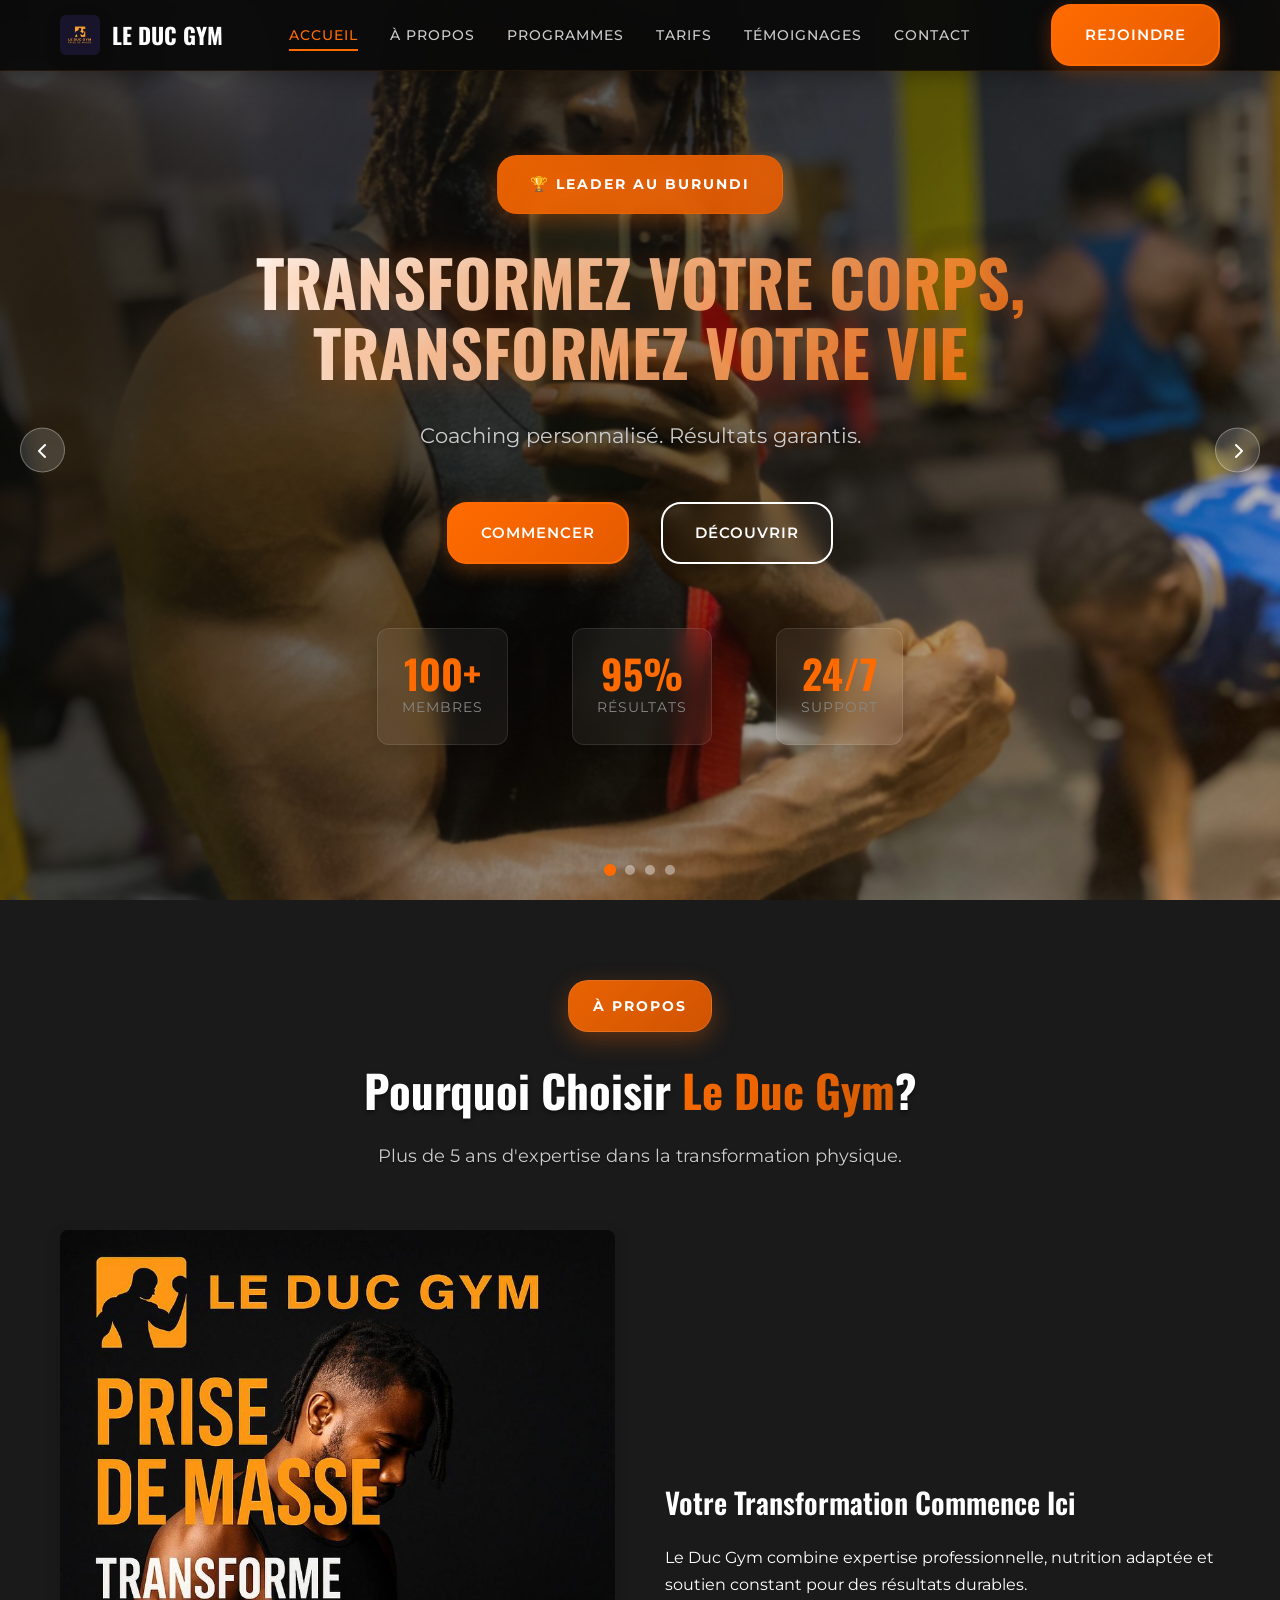
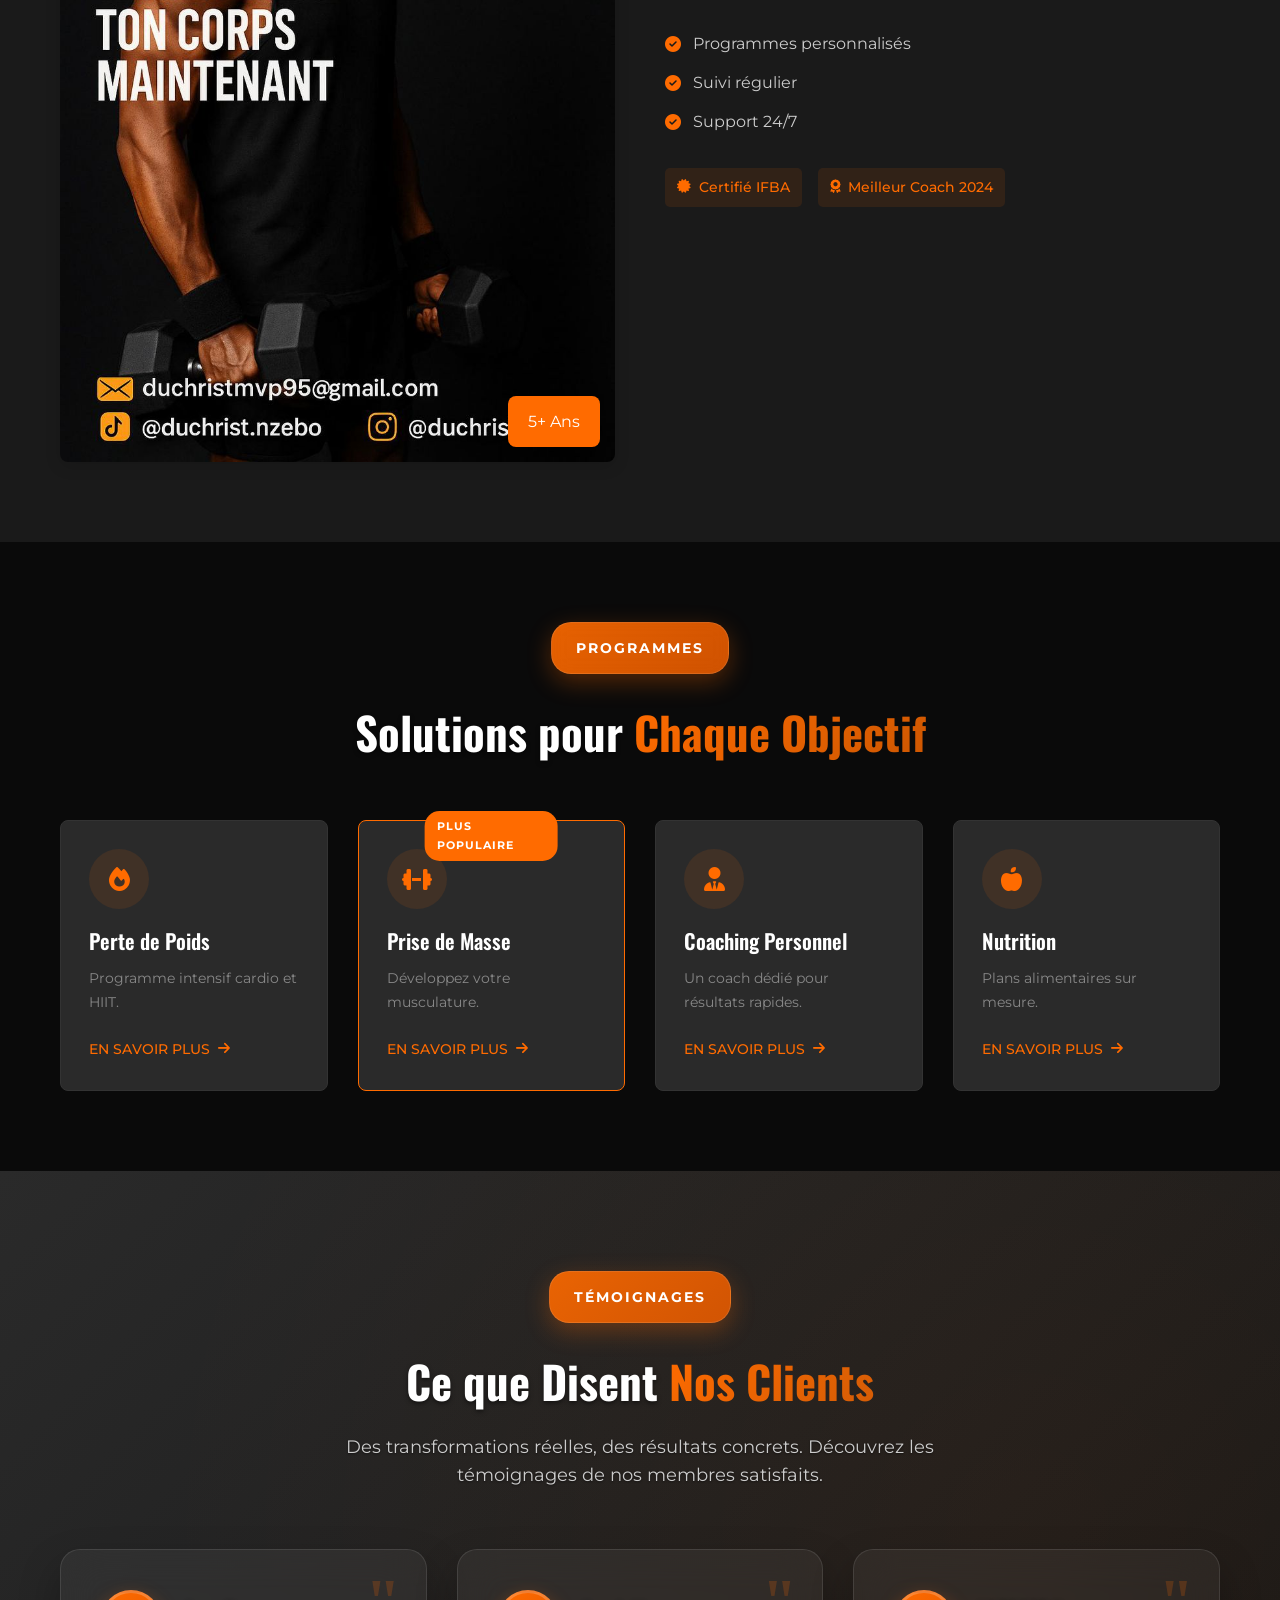
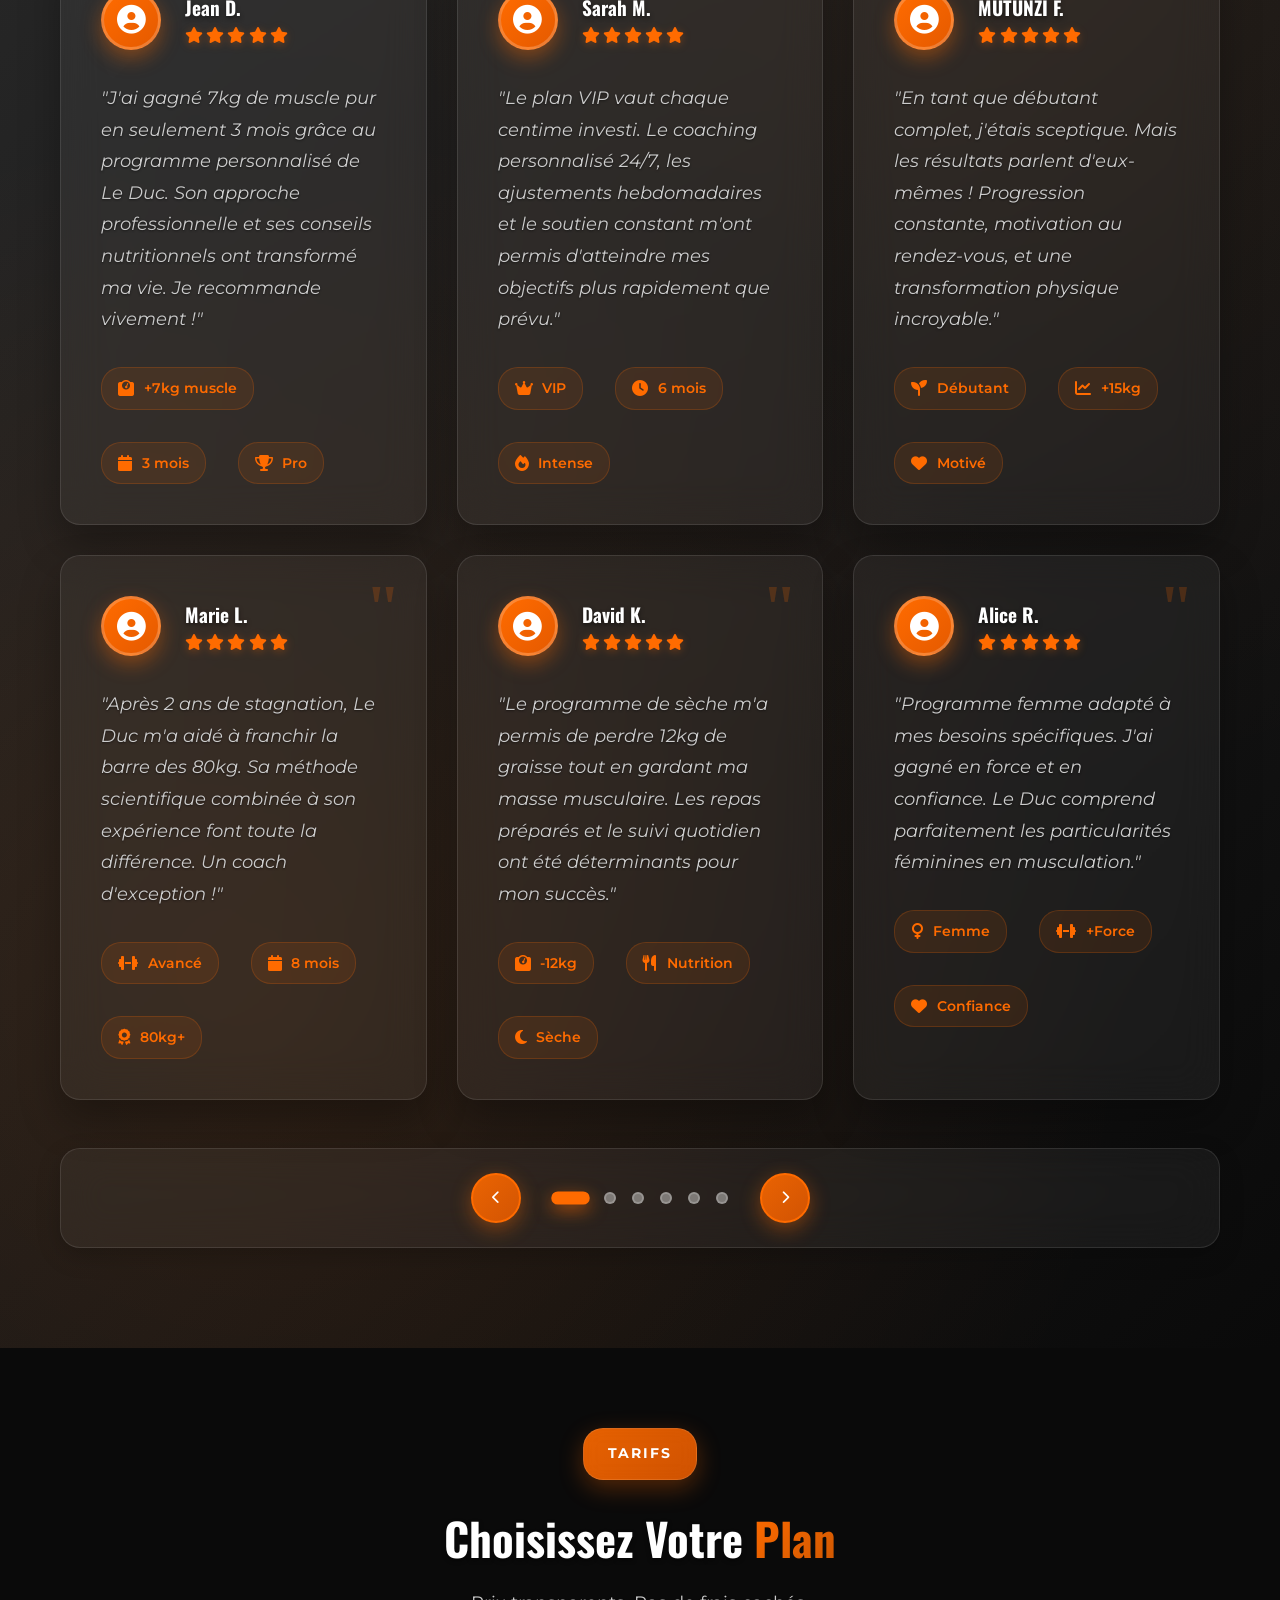
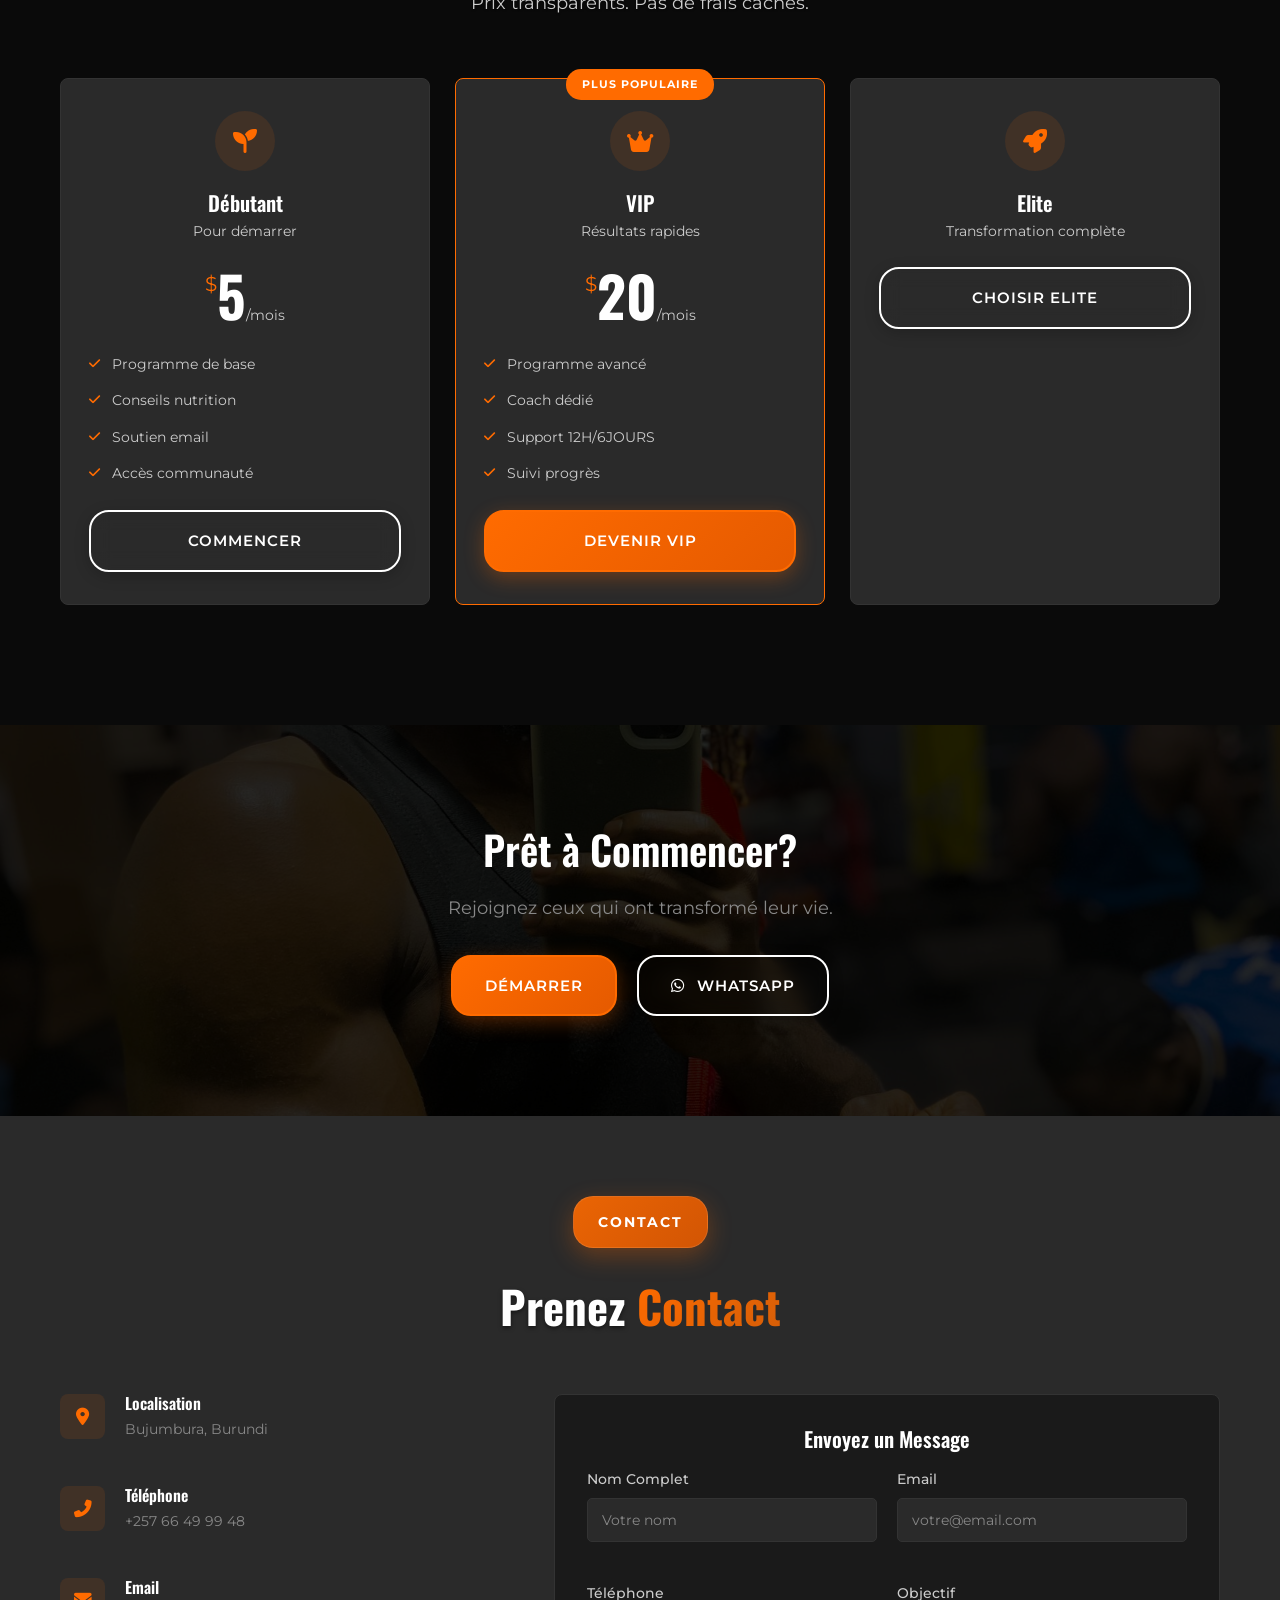
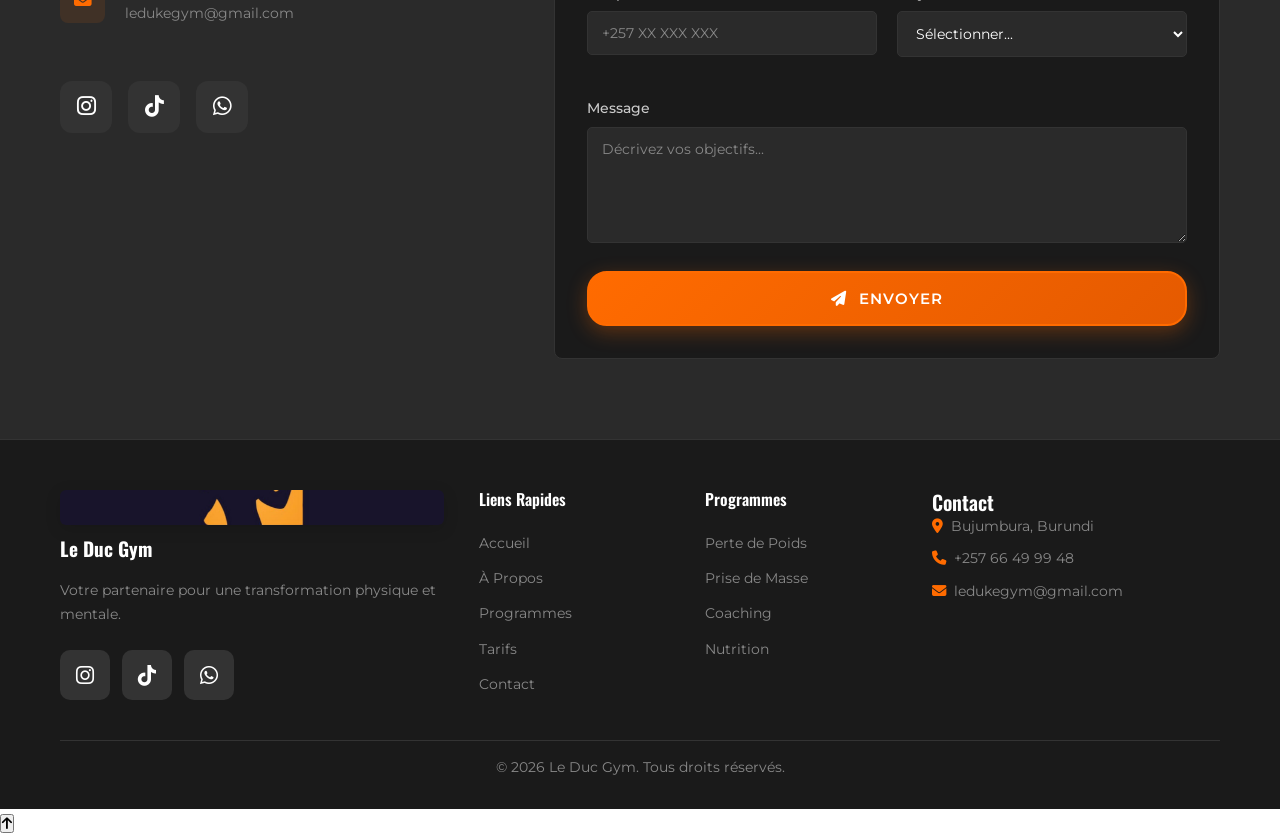
==== index.html @ ad479950 "Add files via upload" ====
<!DOCTYPE html>
<html lang="fr">
<head>
    <meta charset="UTF-8">
    <meta name="viewport" content="width=device-width, initial-scale=1.0">
    <title>LE DUC GYM</title>
    <link rel="stylesheet" href="style.css">
    <link rel="icon" href="favicon.jpeg" type="image/jpeg">
    <link rel="stylesheet" href="https://cdnjs.cloudflare.com/ajax/libs/font-awesome/6.4.0/css/all.min.css">
    <link href="https://fonts.googleapis.com/css2?family=Oswald:wght@400;500;600;700&family=Montserrat:wght@300;400;500;600;700&display=swap" rel="stylesheet">
</head>
<body>
    <!-- Navigation -->
    <nav class="navbar">
        <div class="container">
            <div class="nav-brand">
                <img src="favicon.jpeg" alt="Logo" class="nav-logo">
                <span class="nav-title">Le Duc Gym</span>
            </div>
            <ul class="nav-menu">
                <li><a href="#home" class="nav-link active">Accueil</a></li>
                <li><a href="#about" class="nav-link">À Propos</a></li>
                <li><a href="#programs" class="nav-link">Programmes</a></li>
                <li><a href="#pricing" class="nav-link">Tarifs</a></li>
                <li><a href="#testimonials" class="nav-link">Témoignages</a></li>
                <li><a href="#contact" class="nav-link">Contact</a></li>
            </ul>
            <a href="#contact" class="btn btn-primary">Rejoindre</a>
            <div class="menu-toggle" aria-label="Ouvrir le menu mobile"><span></span><span></span><span></span></div>
        </div>
    </nav>

    <!-- Hero Section with Image Slider -->
    <section id="home" class="hero">
        <div class="hero-slider">
            <div class="slide active" style="background-image: url('image1.jpeg');"></div>
            <div class="slide" style="background-image: url('image2.jpeg');"></div>
            <div class="slide" style="background-image: url('image3.jpeg');"></div>
            <div class="slide" style="background-image: url('image4.jpeg');"></div>
        </div>
        <div class="hero-overlay"></div>
        <div class="hero-content">
            <span class="hero-badge">🏆 Leader au Burundi</span>
            <h1>Transformez Votre Corps,<br><span class="highlight">Transformez Votre Vie</span></h1>
            <p>Coaching personnalisé. Résultats garantis.</p>
            <div class="hero-buttons">
                <a href="#pricing" class="btn btn-primary">Commencer</a>
                <a href="#programs" class="btn btn-outline">Découvrir</a>
            </div>
            <div class="hero-stats">
                <div class="stat"><span class="number">100+</span><span class="label">Membres</span></div>
                <div class="stat"><span class="number">95%</span><span class="label">Résultats</span></div>
                <div class="stat"><span class="number">24/7</span><span class="label">Support</span></div>
            </div>
        </div>
        <div class="slider-controls">
            <button class="prev-btn"><i class="fas fa-chevron-left"></i></button>
            <button class="next-btn"><i class="fas fa-chevron-right"></i></button>
        </div>
        <div class="slider-indicators">
            <span class="active"></span><span></span><span></span><span></span>
        </div>
    </section>

    <!-- About Section -->
    <section id="about" class="about">
        <div class="container">
            <div class="section-header">
                <span class="tag">À Propos</span>
                <h2>Pourquoi Choisir <span class="accent">Le Duc Gym</span>?</h2>
                <p>Plus de 5 ans d'expertise dans la transformation physique.</p>
            </div>
            <div class="about-grid">
                <div class="about-image">
                    <img src="image5.jpeg" alt="Coach Le Duc">
                    <div class="experience-badge">5+ Ans</div>
                </div>
                <div class="about-content">
                    <h3>Votre Transformation Commence Ici</h3>
                    <p>Le Duc Gym combine expertise professionnelle, nutrition adaptée et soutien constant pour des résultats durables.</p>
                    <ul class="feature-list">
                        <li><i class="fas fa-check-circle"></i> Programmes personnalisés</li>
                        <li><i class="fas fa-check-circle"></i> Suivi régulier</li>
                        <li><i class="fas fa-check-circle"></i> Support 24/7</li>
                    </ul>
                    <div class="credentials">
                        <span><i class="fas fa-certificate"></i> Certifié IFBA</span>
                        <span><i class="fas fa-award"></i> Meilleur Coach 2024</span>
                    </div>
                </div>
            </div>
        </div>
    </section>

    <!-- Programs Section -->
    <section id="programs" class="programs">
        <div class="container">
            <div class="section-header">
                <span class="tag">Programmes</span>
                <h2>Solutions pour <span class="accent">Chaque Objectif</span></h2>
            </div>
            <div class="programs-grid">
                <div class="program-card">
                    <div class="icon"><i class="fas fa-fire"></i></div>
                    <h3>Perte de Poids</h3>
                    <p>Programme intensif cardio et HIIT.</p>
                    <a href="#contact" class="link">En Savoir Plus <i class="fas fa-arrow-right"></i></a>
                </div>
                <div class="program-card featured">
                    <span class="badge">Plus Populaire</span>
                    <div class="icon"><i class="fas fa-dumbbell"></i></div>
                    <h3>Prise de Masse</h3>
                    <p>Développez votre musculature.</p>
                    <a href="#contact" class="link">En Savoir Plus <i class="fas fa-arrow-right"></i></a>
                </div>
                <div class="program-card">
                    <div class="icon"><i class="fas fa-user-tie"></i></div>
                    <h3>Coaching Personnel</h3>
                    <p>Un coach dédié pour résultats rapides.</p>
                    <a href="#contact" class="link">En Savoir Plus <i class="fas fa-arrow-right"></i></a>
                </div>
                <div class="program-card">
                    <div class="icon"><i class="fas fa-apple-alt"></i></div>
                    <h3>Nutrition</h3>
                    <p>Plans alimentaires sur mesure.</p>
                    <a href="#contact" class="link">En Savoir Plus <i class="fas fa-arrow-right"></i></a>
                </div>
            </div>
        </div>
    </section>

    <!-- Testimonials Section -->
    <section id="testimonials" class="testimonials">
        <div class="container">
            <div class="section-header">
                <span class="tag">Témoignages</span>
                <h2>Ce que Disent <span class="accent">Nos Clients</span></h2>
                <p>Des transformations réelles, des résultats concrets. Découvrez les témoignages de nos membres satisfaits.</p>
            </div>
            <div class="testimonials-grid">
                <div class="testimonial-card">
                    <div class="header">
                        <div class="avatar"><i class="fas fa-user-circle"></i></div>
                        <div class="info">
                            <h4>Jean D.</h4>
                            <div class="rating">
                                <i class="fas fa-star"></i><i class="fas fa-star"></i><i class="fas fa-star"></i><i class="fas fa-star"></i><i class="fas fa-star"></i>
                            </div>
                        </div>
                    </div>
                    <p>"J'ai gagné 7kg de muscle pur en seulement 3 mois grâce au programme personnalisé de Le Duc. Son approche professionnelle et ses conseils nutritionnels ont transformé ma vie. Je recommande vivement !"</p>
                    <div class="stats">
                        <span><i class="fas fa-weight"></i> +7kg muscle</span>
                        <span><i class="fas fa-calendar"></i> 3 mois</span>
                        <span><i class="fas fa-trophy"></i> Pro</span>
                    </div>
                </div>
                <div class="testimonial-card">
                    <div class="header">
                        <div class="avatar"><i class="fas fa-user-circle"></i></div>
                        <div class="info">
                            <h4>Sarah M.</h4>
                            <div class="rating">
                                <i class="fas fa-star"></i><i class="fas fa-star"></i><i class="fas fa-star"></i><i class="fas fa-star"></i><i class="fas fa-star"></i>
                            </div>
                        </div>
                    </div>
                    <p>"Le plan VIP vaut chaque centime investi. Le coaching personnalisé 24/7, les ajustements hebdomadaires et le soutien constant m'ont permis d'atteindre mes objectifs plus rapidement que prévu."</p>
                    <div class="stats">
                        <span><i class="fas fa-crown"></i> VIP</span>
                        <span><i class="fas fa-clock"></i> 6 mois</span>
                        <span><i class="fas fa-fire"></i> Intense</span>
                    </div>
                </div>
                <div class="testimonial-card">
                    <div class="header">
                        <div class="avatar"><i class="fas fa-user-circle"></i></div>
                        <div class="info">
                            <h4>MUTUNZI F.</h4>
                            <div class="rating">
                                <i class="fas fa-star"></i><i class="fas fa-star"></i><i class="fas fa-star"></i><i class="fas fa-star"></i><i class="fas fa-star"></i>
                            </div>
                        </div>
                    </div>
                    <p>"En tant que débutant complet, j'étais sceptique. Mais les résultats parlent d'eux-mêmes ! Progression constante, motivation au rendez-vous, et une transformation physique incroyable."</p>
                    <div class="stats">
                        <span><i class="fas fa-seedling"></i> Débutant</span>
                        <span><i class="fas fa-chart-line"></i> +15kg</span>
                        <span><i class="fas fa-heart"></i> Motivé</span>
                    </div>
                </div>
                <div class="testimonial-card">
                    <div class="header">
                        <div class="avatar"><i class="fas fa-user-circle"></i></div>
                        <div class="info">
                            <h4>Marie L.</h4>
                            <div class="rating">
                                <i class="fas fa-star"></i><i class="fas fa-star"></i><i class="fas fa-star"></i><i class="fas fa-star"></i><i class="fas fa-star"></i>
                            </div>
                        </div>
                    </div>
                    <p>"Après 2 ans de stagnation, Le Duc m'a aidé à franchir la barre des 80kg. Sa méthode scientifique combinée à son expérience font toute la différence. Un coach d'exception !"</p>
                    <div class="stats">
                        <span><i class="fas fa-dumbbell"></i> Avancé</span>
                        <span><i class="fas fa-calendar"></i> 8 mois</span>
                        <span><i class="fas fa-award"></i> 80kg+</span>
                    </div>
                </div>
                <div class="testimonial-card">
                    <div class="header">
                        <div class="avatar"><i class="fas fa-user-circle"></i></div>
                        <div class="info">
                            <h4>David K.</h4>
                            <div class="rating">
                                <i class="fas fa-star"></i><i class="fas fa-star"></i><i class="fas fa-star"></i><i class="fas fa-star"></i><i class="fas fa-star"></i>
                            </div>
                        </div>
                    </div>
                    <p>"Le programme de sèche m'a permis de perdre 12kg de graisse tout en gardant ma masse musculaire. Les repas préparés et le suivi quotidien ont été déterminants pour mon succès."</p>
                    <div class="stats">
                        <span><i class="fas fa-weight"></i> -12kg</span>
                        <span><i class="fas fa-utensils"></i> Nutrition</span>
                        <span><i class="fas fa-moon"></i> Sèche</span>
                    </div>
                </div>
                <div class="testimonial-card">
                    <div class="header">
                        <div class="avatar"><i class="fas fa-user-circle"></i></div>
                        <div class="info">
                            <h4>Alice R.</h4>
                            <div class="rating">
                                <i class="fas fa-star"></i><i class="fas fa-star"></i><i class="fas fa-star"></i><i class="fas fa-star"></i><i class="fas fa-star"></i>
                            </div>
                        </div>
                    </div>
                    <p>"Programme femme adapté à mes besoins spécifiques. J'ai gagné en force et en confiance. Le Duc comprend parfaitement les particularités féminines en musculation."</p>
                    <div class="stats">
                        <span><i class="fas fa-venus"></i> Femme</span>
                        <span><i class="fas fa-dumbbell"></i> +Force</span>
                        <span><i class="fas fa-heart"></i> Confiance</span>
                    </div>
                </div>
            </div>
        </div>
    </section>

    <!-- Pricing Section -->
    <section id="pricing" class="pricing">
        <div class="container">
            <div class="section-header">
                <span class="tag">Tarifs</span>
                <h2>Choisissez Votre <span class="accent">Plan</span></h2>
                <p>Prix transparents. Pas de frais cachés.</p>
            </div>
            <div class="pricing-grid">
                <div class="pricing-card">
                    <div class="header">
                        <div class="icon"><i class="fas fa-seedling"></i></div>
                        <h3>Débutant</h3>
                        <p>Pour démarrer</p>
                    </div>
                    <div class="price"><span class="currency">$</span><span class="amount">5</span><span class="period">/mois</span></div>
                    <ul class="features">
                        <li><i class="fas fa-check"></i> Programme de base</li>
                        <li><i class="fas fa-check"></i> Conseils nutrition</li>
                        <li><i class="fas fa-check"></i> Soutien email</li>
                        <li><i class="fas fa-check"></i> Accès communauté</li>
                    </ul>
                    <a href="#contact" class="btn btn-outline">Commencer</a>
                </div>
                <div class="pricing-card popular">
                    <span class="popular-badge">Plus Populaire</span>
                    <div class="header">
                        <div class="icon"><i class="fas fa-crown"></i></div>
                        <h3>VIP</h3>
                        <p>Résultats rapides</p>
                    </div>
                    <div class="price"><span class="currency">$</span><span class="amount">20</span><span class="period">/mois</span></div>
                    <ul class="features">
                        <li><i class="fas fa-check"></i> Programme avancé</li>
                        <li><i class="fas fa-check"></i> Coach dédié</li>
                        <li><i class="fas fa-check"></i> Support 12H/6JOURS</li>
                        <li><i class="fas fa-check"></i> Suivi progrès</li>
                    </ul>
                    <a href="#contact" class="btn btn-primary">Devenir VIP</a>
                </div>
                <div class="pricing-card">
                    <div class="header">
                        <div class="icon"><i class="fas fa-rocket"></i></div>
                        <h3>Elite</h3>
                        <p>Transformation complète</p>
                    </div>

                    <a href="#contact" class="btn btn-outline">Choisir Elite</a>
                </div>
            </div>

        </div>
    </section>

    <!-- CTA Section -->
    <section class="cta">
        <div class="cta-bg" style="background-image: url('image1.jpeg');"></div>
        <div class="cta-overlay"></div>
        <div class="container">
            <div class="cta-content">
                <h2>Prêt à Commencer?</h2>
                <p>Rejoignez ceux qui ont transformé leur vie.</p>
                <div class="cta-buttons">
                    <a href="#contact" class="btn btn-primary">Démarrer</a>
                    <a href="https://wa.me/25766499948" class="btn btn-outline" target="_blank"><i class="fab fa-whatsapp"></i> WhatsApp</a>
                </div>
            </div>
        </div>
    </section>

    <!-- Contact Section -->
    <section id="contact" class="contact">
        <div class="container">
            <div class="section-header">
                <span class="tag">Contact</span>
                <h2>Prenez <span class="accent">Contact</span></h2>
            </div>
            <div class="contact-grid">
                <div class="contact-info">
                    <div class="contact-item">
                        <div class="icon"><i class="fas fa-map-marker-alt"></i></div>
                        <div class="details">
                            <h4>Localisation</h4>
                            <p>Bujumbura, Burundi</p>
                        </div>
                    </div>
                    <div class="contact-item">
                        <div class="icon"><i class="fas fa-phone-alt"></i></div>
                        <div class="details">
                            <h4>Téléphone</h4>
                            <p><a href="tel:+25766499948">+257 66 49 99 48</a></p>
                        </div>
                    </div>
                    <div class="contact-item">
                        <div class="icon"><i class="fas fa-envelope"></i></div>
                        <div class="details">
                            <h4>Email</h4>
                            <p><a href="mailto:ledukegym@gmail.com">ledukegym@gmail.com</a></p>
                        </div>
                    </div>
                    <div class="social-links">
                        <a href="https://www.instagram.com/duchrist_nzebo" target="_blank"><i class="fab fa-instagram"></i></a>
                        <a href="https://www.tiktok.com/@duchrist.nzebo" target="_blank"><i class="fab fa-tiktok"></i></a>
                        <a href="https://wa.me/25766499948" target="_blank"><i class="fab fa-whatsapp"></i></a>
                    </div>
                </div>
                <div class="contact-form">
                    <h3>Envoyez un Message</h3>
                    <div class="success-message" id="contact-success" hidden></div>
                    <form id="contact-form">
                        <div class="form-row">
                            <div class="form-group">
                                <label>Nom Complet</label>
                                <input type="text" name="name" required placeholder="Votre nom">
                            </div>
                            <div class="form-group">
                                <label>Email</label>
                                <input type="email" name="email" required placeholder="votre@email.com">
                            </div>
                        </div>
                        <div class="form-row">
                            <div class="form-group">
                                <label>Téléphone</label>
                                <input type="tel" name="phone" required placeholder="+257 XX XXX XXX">
                            </div>
                            <div class="form-group">
                                <label>Objectif</label>
                                <select name="objective" required>
                                    <option value="">Sélectionner...</option>
                                    <option value="weight_loss">Perte de poids</option>
                                    <option value="muscle_gain">Prise de masse</option>
                                    <option value="coaching">Coaching personnel</option>
                                    <option value="nutrition">Nutrition</option>
                                </select>
                            </div>
                        </div>
                        <div class="form-group">
                            <label>Message</label>
                            <textarea name="message" rows="5" placeholder="Décrivez vos objectifs..."></textarea>
                        </div>
                        <button type="submit" class="btn btn-primary btn-block"><i class="fas fa-paper-plane"></i> Envoyer</button>
                    </form>
                </div>
            </div>
        </div>
    </section>

    <!-- Footer -->
    <footer class="footer">
        <div class="container">
            <div class="footer-grid">
                <div class="footer-brand">
                    <img src="favicon.jpeg" alt="Logo" class="footer-logo">
                    <span>Le Duc Gym</span>
                    <p>Votre partenaire pour une transformation physique et mentale.</p>
                    <div class="social">
                        <a href="https://www.instagram.com/duchrist_nzebo" target="_blank"><i class="fab fa-instagram"></i></a>
                        <a href="https://www.tiktok.com/@duchrist.nzebo" target="_blank"><i class="fab fa-tiktok"></i></a>
                        <a href="https://wa.me/25766499948" target="_blank"><i class="fab fa-whatsapp"></i></a>
                    </div>
                </div>
                <div class="footer-links">
                    <h4>Liens Rapides</h4>
                    <ul>
                        <li><a href="#home">Accueil</a></li>
                        <li><a href="#about">À Propos</a></li>
                        <li><a href="#programs">Programmes</a></li>
                        <li><a href="#pricing">Tarifs</a></li>
                        <li><a href="#contact">Contact</a></li>
                    </ul>
                </div>
                <div class="footer-links">
                    <h4>Programmes</h4>
                    <ul>
                        <li><a href="#programs">Perte de Poids</a></li>
                        <li><a href="#programs">Prise de Masse</a></li>
                        <li><a href="#programs">Coaching</a></li>
                        <li><a href="#programs">Nutrition</a></li>
                    </ul>
                </div>
                <div class="footer-contact">
                    <h4>Contact</h4>
                    <ul>
                        <li><i class="fas fa-map-marker-alt"></i> Bujumbura, Burundi</li>
                        <li><i class="fas fa-phone"></i> +257 66 49 99 48</li>
                        <li><i class="fas fa-envelope"></i> ledukegym@gmail.com</li>
                    </ul>
                </div>
            </div>
            <div class="footer-bottom">
                <p>&copy; 2026 Le Duc Gym. Tous droits réservés.</p>
            </div>
        </div>
    </footer>

    <!-- Scroll To Top Button -->
    <button id="scrollTop" class="scroll-top">
        <i class="fas fa-arrow-up"></i>
    </button>
    
    <script src="java.js?v=1.0"></script>
</body>
</html>
---- style.css ----
@import url('https://fonts.googleapis.com/css2?family=Oswald:wght@400;500;600;700&family=Montserrat:wght@300;400;500;600;700&display=swap');


:root {
    --black: #0a0a0a;
    --black-light: #1a1a1a;
    --black-mid: #2a2a2a;
    --black-border: #333;
    --orange: #FF6B00;
    --orange-dark: #E55A00;
    --orange-light: #FF8533;
    --orange-dim: rgba(255,107,0,0.1);
    --orange-glow: rgba(255,107,0,0.3);
    --white: #ffffff;
    --gray: #888;
    --gray-light: #ccc;
    --gray-dark: #666;
    --shadow: 0 8px 32px rgba(0,0,0,0.4);
    --shadow-light: 0 4px 16px rgba(0,0,0,0.2);
    --shadow-glow: 0 0 20px rgba(255,107,0,0.2);
    --transition: 0.4s cubic-bezier(0.4, 0, 0.2, 1);
    --border-radius: 12px;
    --border-radius-lg: 20px;
}

* { margin: 0; padding: 0; box-sizing: border-box; }
html { scroll-behavior: smooth; }

body {
    font-family: 'Montserrat', sans-serif;
    font-size: 16px;
    line-height: 1.7;
    color: var(--white);
    background: linear-gradient(135deg, var(--black) 0%, var(--black-light) 100%);
    background-attachment: fixed;
    min-height: 100vh;
    overflow-x: hidden;
}

.container { max-width: 1200px; margin: 0 auto; padding: 0 20px; }

h1, h2, h3, h4 { font-family: 'Oswald', sans-serif; font-weight: 600; line-height: 1.2; color: var(--white); }
h1 { font-size: 3.5rem; }
h2 { font-size: 2.5rem; }
h3 { font-size: 1.75rem; }
h4 { font-size: 1.25rem; }

p { margin-bottom: 1rem; color: var(--gray-light); }
a { text-decoration: none; color: inherit; transition: var(--transition); }
ul { list-style: none; }
img {
    max-width: 100%;
    height: auto;
    display: block;
    object-fit: cover;
    border-radius: 10px;
    box-shadow: 0 4px 16px rgba(0,0,0,0.13);
    background: #222;
    transition: transform 0.3s var(--transition), box-shadow 0.3s;
}
img:hover {
    transform: scale(1.03);
    box-shadow: 0 8px 32px rgba(255,107,0,0.13);
}

/* Utility: Responsive aspect ratio for image containers */
.aspect-ratio-16-9 {
    position: relative;
    width: 100%;
    padding-top: 56.25%;
    overflow: hidden;
}
.aspect-ratio-16-9 > img,
.aspect-ratio-16-9 > .slide {
    position: absolute;
    top: 0;
    left: 0;
    width: 100%;
    height: 100%;
    object-fit: cover;
}

.accent, .highlight { color: var(--orange) !important; }

/* ========================================
   BUTTONS
   ======================================== */
.btn {
    display: inline-flex;
    align-items: center;
    justify-content: center;
    gap: 0.75rem;
    padding: 1rem 2rem;
    font-family: 'Montserrat', sans-serif;
    font-size: 0.95rem;
    font-weight: 600;
    text-transform: uppercase;
    letter-spacing: 1px;
    border-radius: var(--border-radius-lg);
    cursor: pointer;
    transition: all var(--transition);
    border: 2px solid transparent;
    position: relative;
    overflow: hidden;
    box-shadow: 0 4px 15px rgba(0, 0, 0, 0.2);
}

.btn::before {
    content: '';
    position: absolute;
    top: 0;
    left: -100%;
    width: 100%;
    height: 100%;
    background: linear-gradient(90deg, transparent, rgba(255, 255, 255, 0.2), transparent);
    transition: left 0.5s ease;
}

.btn:hover::before { left: 100%; }

.btn-primary {
    background: linear-gradient(135deg, var(--orange) 0%, var(--orange-dark) 100%);
    color: var(--white);
    border-color: var(--orange);
    box-shadow: 0 6px 20px rgba(255, 107, 0, 0.3);
}

.btn-primary:hover {
    background: linear-gradient(135deg, var(--orange-dark) 0%, var(--orange) 100%);
    transform: translateY(-3px);
    box-shadow: 0 12px 30px rgba(255, 107, 0, 0.4);
}

.btn-outline {
    background: transparent;
    color: var(--white);
    border-color: var(--white);
    backdrop-filter: blur(10px);
}

.btn-outline:hover {
    background: linear-gradient(135deg, var(--orange) 0%, var(--orange-dark) 100%);
    color: var(--white);
    border-color: var(--orange);
    transform: translateY(-2px);
    box-shadow: 0 8px 25px rgba(255, 107, 0, 0.3);
}

.btn-lg { padding: 1rem 2.5rem; font-size: 1rem; }
.btn-block { width: 100%; }

/* ========================================
   SECTIONS
   ======================================== */
section { padding: 80px 0; }

.section-header { text-align: center; margin-bottom: 60px; position: relative; }
.section-header .tag {
    display: inline-block;
    padding: 0.8rem 1.5rem;
    background: linear-gradient(135deg, rgba(255, 107, 0, 0.9), rgba(229, 90, 0, 0.9));
    color: var(--white);
    font-size: 0.9rem;
    font-weight: 700;
    text-transform: uppercase;
    letter-spacing: 2px;
    border-radius: var(--border-radius-lg);
    margin-bottom: 2rem;
    box-shadow: 0 8px 25px rgba(255, 107, 0, 0.3);
    backdrop-filter: blur(10px);
    border: 1px solid rgba(255, 255, 255, 0.1);
    animation: fadeInDown 0.8s cubic-bezier(0.4, 0, 0.2, 1);
}

.section-header h2 {
    font-size: 2.8rem;
    font-weight: 800;
    margin-bottom: 1.5rem;
    line-height: 1.2;
    color: var(--white);
    text-shadow: 0 2px 4px rgba(0, 0, 0, 0.5);
    animation: fadeInUp 0.8s cubic-bezier(0.4, 0, 0.2, 1) 0.2s both;
}

.section-header h2 .accent {
    background: linear-gradient(135deg, var(--orange) 0%, rgba(255, 107, 0, 0.8) 100%);
    -webkit-background-clip: text;
    -webkit-text-fill-color: transparent;
    background-clip: text;
    text-shadow: none;
}

.section-header p {
    color: var(--gray-light);
    max-width: 700px;
    margin: 0 auto;
    font-size: 1.1rem;
    line-height: 1.6;
    text-shadow: 0 1px 2px rgba(0, 0, 0, 0.5);
    animation: fadeInUp 0.8s cubic-bezier(0.4, 0, 0.2, 1) 0.4s both;
}

/* ========================================
   NAVIGATION
   ======================================== */
.navbar {
    position: fixed;
    top: 0;
    left: 0;
    width: 100%;
    z-index: 1000;
    background: rgba(10, 10, 10, 0.95);
    backdrop-filter: blur(20px);
    border-bottom: 1px solid rgba(255, 107, 0, 0.1);
    transition: all 0.4s ease;
    box-shadow: 0 4px 20px rgba(0, 0, 0, 0.3);
}

.navbar.scrolled {
    background: rgba(10, 10, 10, 0.98);
    box-shadow: 0 8px 40px rgba(0, 0, 0, 0.4);
    border-bottom: 1px solid rgba(255, 107, 0, 0.2);
}

.navbar .container {
    display: flex;
    align-items: center;
    justify-content: space-between;
    height: 70px;
}

.nav-brand { display: flex; align-items: center; gap: 0.75rem; }
.nav-logo { height: 40px; border-radius: 6px; }
.nav-title { font-family: 'Oswald', sans-serif; font-size: 1.4rem; font-weight: 700; color: var(--white); text-transform: uppercase; }

.nav-menu { display: flex; align-items: center; gap: 2rem; }
.nav-link {
    color: var(--gray-light);
    font-size: 0.85rem;
    font-weight: 500;
    text-transform: uppercase;
    letter-spacing: 1px;
    position: relative;
    padding: 0.5rem 0;
}

.nav-link::after {
    content: '';
    position: absolute;
    bottom: 0;
    left: 0;
    width: 0;
    height: 2px;
    background: var(--orange);
    transition: width 0.3s ease;
}

.nav-link:hover::after, .nav-link.active::after { width: 100%; }
.nav-link:hover, .nav-link.active { color: var(--orange); }
.navbar .btn { margin-left: 1rem; }

.menu-toggle { display: none; flex-direction: column; gap: 5px; cursor: pointer; padding: 10px; }
.menu-toggle span { width: 25px; height: 2px; background: var(--white); transition: all 0.3s ease; }

.menu-toggle.active span:nth-child(1) { transform: rotate(-45deg) translate(-5px, 6px); }
.menu-toggle.active span:nth-child(2) { opacity: 0; }
.menu-toggle.active span:nth-child(3) { transform: rotate(45deg) translate(-5px, -6px); }

/* Mobile nav menu */
.nav-menu {
    display: flex;
    align-items: center;
    gap: 2rem;
}

@media (max-width: 768px) {
    .nav-menu {
        display: none;
        flex-direction: column;
        position: absolute;
        top: 100%;
        left: 0;
        right: 0;
        background: rgba(0, 0, 0, 0.98);
        padding: 1rem 0;
        box-shadow: 0 4px 6px rgba(0, 0, 0, 0.3);
        gap: 0;
    }
    .nav-menu.active { display: flex; }
    .nav-menu .nav-link {
        display: block;
        width: 100%;
        text-align: center;
        padding: 0.875rem 1rem;
        border-bottom: 1px solid var(--black-border);
    }
}

/* ========================================
   HERO SECTION
   ======================================== */
.hero {
    min-height: 100vh;
    display: flex;
    align-items: center;
    justify-content: center;
    position: relative;
    overflow: hidden;
    padding-top: 80px;
    background: linear-gradient(135deg, var(--black) 0%, var(--black-light) 100%);
}

.hero-slider {
    position: absolute;
    top: 0;
    left: 0;
    width: 100%;
    height: 100%;
    z-index: 0;
}

.hero .slide {
    position: absolute;
    top: 0;
    left: 0;
    width: 100%;
    height: 100%;
    background-size: cover;
    background-position: center;
    opacity: 0;
    transition: opacity 1.2s cubic-bezier(0.4, 0, 0.2, 1);
    animation: kenBurns 12s infinite alternate;
    background-color: var(--black-mid);
}

@keyframes kenBurns {
    0% { transform: scale(1) rotate(0deg); }
    50% { transform: scale(1.05) rotate(0.5deg); }
    100% { transform: scale(1.1) rotate(1deg); }
}

.hero .slide.active { opacity: 1; }

.hero-overlay {
    position: absolute;
    top: 0;
    left: 0;
    width: 100%;
    height: 100%;
    background: linear-gradient(135deg,
        rgba(10, 10, 10, 0.8) 0%,
        rgba(10, 10, 10, 0.6) 50%,
        rgba(255, 107, 0, 0.1) 100%);
    z-index: 1;
    backdrop-filter: blur(1px);
}

.hero-content {
    text-align: center;
    max-width: 1000px;
    padding: 0 30px;
    position: relative;
    z-index: 2;
    animation: fadeInUp 1.5s cubic-bezier(0.4, 0, 0.2, 1);
}

.hero-badge {
    display: inline-block;
    padding: 1rem 2rem;
    background: linear-gradient(135deg, rgba(255, 107, 0, 0.9), rgba(229, 90, 0, 0.9));
    color: var(--white);
    font-size: 0.9rem;
    font-weight: 700;
    text-transform: uppercase;
    letter-spacing: 2px;
    border-radius: var(--border-radius-lg);
    margin-bottom: 2rem;
    box-shadow: 0 8px 25px rgba(255, 107, 0, 0.3);
    backdrop-filter: blur(10px);
    border: 1px solid rgba(255, 107, 0, 0.3);
}

.hero-content h1 {
    font-size: 4rem;
    font-weight: 800;
    text-transform: uppercase;
    margin-bottom: 2rem;
    line-height: 1.1;
    background: linear-gradient(135deg, var(--white) 0%, rgba(255, 107, 0, 0.8) 100%);
    -webkit-background-clip: text;
    -webkit-text-fill-color: transparent;
    background-clip: text;
    text-shadow: 0 0 30px rgba(255, 107, 0, 0.3);
    animation: textGlow 3s ease-in-out infinite alternate;
}

@keyframes textGlow {
    from { text-shadow: 0 0 20px rgba(255, 107, 0, 0.2); }
    to { text-shadow: 0 0 40px rgba(255, 107, 0, 0.4); }
}

.hero-content > p {
    font-size: 1.3rem;
    color: var(--gray-light);
    margin-bottom: 3rem;
    font-weight: 400;
    text-shadow: 0 2px 4px rgba(0, 0, 0, 0.5);
}

.hero-buttons {
    display: flex;
    justify-content: center;
    gap: 2rem;
    margin-bottom: 4rem;
    flex-wrap: wrap;
}

.hero-stats {
    display: flex;
    justify-content: center;
    gap: 4rem;
    flex-wrap: wrap;
}

.hero-stats .stat {
    text-align: center;
    padding: 1.5rem;
    background: rgba(255, 255, 255, 0.05);
    border-radius: var(--border-radius);
    backdrop-filter: blur(10px);
    border: 1px solid rgba(255, 255, 255, 0.1);
    animation: float 4s ease-in-out infinite;
    box-shadow: 0 8px 25px rgba(0, 0, 0, 0.2);
}
.hero-stats .stat:nth-child(2) { animation-delay: 0.5s; }
.hero-stats .stat:nth-child(3) { animation-delay: 1s; }
.hero-stats .stat:nth-child(4) { animation-delay: 1.5s; }

.hero-stats .number { display: block; font-family: 'Oswald', sans-serif; font-size: 2.5rem; font-weight: 700; color: var(--orange); line-height: 1; }
.hero-stats .label { font-size: 0.85rem; color: var(--gray); text-transform: uppercase; letter-spacing: 1px; }

.slider-controls {
    position: absolute;
    top: 50%;
    transform: translateY(-50%);
    width: 100%;
    display: flex;
    justify-content: space-between;
    padding: 0 20px;
    z-index: 2;
    pointer-events: none;
}

.slider-controls button {
    width: 45px;
    height: 45px;
    background: rgba(255, 255, 255, 0.15);
    border: 1px solid rgba(255, 255, 255, 0.3);
    border-radius: 50%;
    color: var(--white);
    font-size: 1rem;
    cursor: pointer;
    transition: all 0.3s ease;
    pointer-events: all;
    display: flex;
    align-items: center;
    justify-content: center;
}

.slider-controls button:hover { background: var(--orange); border-color: var(--orange); }

.slider-indicators {
    position: absolute;
    bottom: 25px;
    left: 50%;
    transform: translateX(-50%);
    display: flex;
    gap: 10px;
    z-index: 2;
}

.slider-indicators span {
    width: 10px;
    height: 10px;
    border-radius: 50%;
    background: rgba(255, 255, 255, 0.4);
    cursor: pointer;
    transition: all 0.3s ease;
}

.slider-indicators span.active { background: var(--orange); transform: scale(1.2); }

/* ========================================
   ABOUT SECTION
   ======================================== */
.about { background: var(--black-light); }

.about-grid {
    display: grid;
    grid-template-columns: 1fr 1fr;
    gap: 50px;
    align-items: center;
}

.about-image { position: relative; }
.about-image img { width: 100%; border-radius: 8px; transition: transform 0.5s ease; }
.about-image:hover img { transform: scale(1.05); }

.experience-badge {
    position: absolute;
    bottom: 15px;
    right: 15px;
    background: var(--orange);
    color: var(--white);
    padding: 0.75rem 1.25rem;
    border-radius: 8px;
    text-align: center;
}

.experience-badge .years { font-family: 'Oswald', sans-serif; font-size: 2rem; font-weight: 700; line-height: 1; display: block; }
.experience-badge .text { font-size: 0.75rem; font-weight: 600; text-transform: uppercase; display: block; }

.about-content h3 { font-size: 1.8rem; margin-bottom: 1.5rem; }
.about-content > p { color: var(--white); margin-bottom: 2rem; }

.feature-list { margin-bottom: 2rem; }
.feature-list li { display: flex; align-items: center; gap: 0.75rem; margin-bottom: 0.75rem; color: var(--gray-light); }
.feature-list li i { color: var(--orange); }

.credentials { display: flex; gap: 1rem; flex-wrap: wrap; }
.credentials span { display: flex; align-items: center; gap: 0.5rem; padding: 0.5rem 0.75rem; background: var(--orange-dim); border-radius: 5px; color: var(--orange); font-size: 0.85rem; font-weight: 500; }

/* ========================================
   PROGRAMS SECTION
   ======================================== */
.programs { background: var(--black); }

.programs-grid {
    display: grid;
    grid-template-columns: repeat(4, 1fr);
    gap: 30px;
}

.program-card {
    background: var(--black-mid);
    border: 1px solid var(--black-border);
    border-radius: 8px;
    padding: 1.75rem;
    position: relative;
    transition: all 0.3s ease;
    animation: fadeInUp 0.6s ease forwards;
    opacity: 0;
}

.program-card:hover {
    transform: translateY(-8px) scale(1.02);
    border-color: var(--orange);
    box-shadow: 0 15px 40px rgba(255, 107, 0, 0.2);
}

.program-card.featured { border-color: var(--orange); background: var(--black-mid); }

.program-card .badge {
    position: absolute;
    top: -10px;
    left: 50%;
    transform: translateX(-50%);
    background: var(--orange);
    color: var(--white);
    padding: 0.4rem 0.75rem;
    font-size: 0.7rem;
    font-weight: 700;
    text-transform: uppercase;
    letter-spacing: 1px;
    border-radius: 15px;
    animation: pulse 2s infinite;
}

.program-card .icon {
    width: 60px;
    height: 60px;
    background: var(--orange-dim);
    border-radius: 50%;
    display: flex;
    align-items: center;
    justify-content: center;
    margin-bottom: 1.25rem;
    transition: all 0.3s ease;
}

.program-card:hover .icon { background: var(--orange); transform: scale(1.1) rotate(360deg); }
.program-card .icon i { font-size: 1.5rem; color: var(--orange); transition: color 0.3s ease; }
.program-card:hover .icon i { color: var(--white); }
.program-card h3 { font-size: 1.3rem; margin-bottom: 0.75rem; transition: color 0.3s ease; }
.program-card:hover h3 { color: var(--orange); }
.program-card > p { color: var(--gray); font-size: 0.9rem; margin-bottom: 1.25rem; }

.program-card .link {
    display: inline-flex;
    align-items: center;
    gap: 0.5rem;
    color: var(--orange);
    font-weight: 500;
    font-size: 0.85rem;
    text-transform: uppercase;
    transition: all 0.3s ease;
}

.program-card .link:hover { gap: 0.75rem; color: var(--white); }

/* ========================================
   GALLERY SECTION
   ======================================== */
.gallery { background: linear-gradient(135deg, var(--black-light) 0%, var(--black) 100%); overflow: hidden; padding: 0; }

.gallery-hero {
    position: relative;
    width: 100%;
    height: 650px;
    overflow: hidden;
    margin-bottom: 80px;
    border-radius: 0 0 var(--border-radius-lg) var(--border-radius-lg);
    box-shadow: 0 20px 60px rgba(0, 0, 0, 0.5);
}

.gallery-main-slider {
    position: relative;
    width: 100%;
    height: 100%;
}

.gallery-main-image {
    position: absolute;
    width: 100%;
    height: 100%;
    background-size: cover;
    background-position: center;
    opacity: 0;
    transition: opacity 1s cubic-bezier(0.4, 0, 0.2, 1);
    display: flex;
    align-items: flex-end;
    justify-content: space-between;
    padding: 50px;
    background-color: var(--black-mid);
}

.gallery-main-image.active { opacity: 1; }

.gallery-overlay {
    position: absolute;
    top: 0;
    left: 0;
    width: 100%;
    height: 100%;
    background: linear-gradient(135deg,
        rgba(10, 10, 10, 0.8) 0%,
        rgba(10, 10, 10, 0.5) 50%,
        rgba(255, 107, 0, 0.15) 100%);
    z-index: 1;
    backdrop-filter: blur(2px);
}

.gallery-content {
    position: relative;
    z-index: 2;
    color: var(--white);
    max-width: 550px;
    background: rgba(0, 0, 0, 0.8);
    padding: 40px;
    border-radius: var(--border-radius);
    border-left: 6px solid var(--orange);
    backdrop-filter: blur(20px);
    box-shadow: 0 20px 40px rgba(0, 0, 0, 0.3);
    animation: slideInLeft 1s cubic-bezier(0.4, 0, 0.2, 1);
}

.gallery-tag {
    display: inline-block;
    background: linear-gradient(135deg, var(--orange) 0%, var(--orange-dark) 100%);
    color: var(--white);
    padding: 0.8rem 1.5rem;
    border-radius: var(--border-radius);
    font-size: 0.85rem;
    font-weight: 700;
    text-transform: uppercase;
    letter-spacing: 2px;
    margin-bottom: 2rem;
    box-shadow: 0 6px 20px rgba(255, 107, 0, 0.4);
    border: 1px solid rgba(255, 255, 255, 0.1);
}

.gallery-content h3 {
    font-size: 2.8rem;
    font-weight: 700;
    margin-bottom: 1rem;
    line-height: 1.2;
    color: var(--orange);
    text-shadow: 2px 2px 4px rgba(0, 0, 0, 0.8);
}

.gallery-content p {
    font-size: 1.1rem;
    color: var(--white);
    text-shadow: 1px 1px 2px rgba(0, 0, 0, 0.8);
    line-height: 1.6;
}

.gallery-reactions {
    position: relative;
    z-index: 3;
    display: flex;
    gap: 1.5rem;
    flex-wrap: wrap;
    animation: slideInRight 1s cubic-bezier(0.4, 0, 0.2, 1);
}

.reaction-btn {
    display: flex;
    align-items: center;
    gap: 0.75rem;
    background: linear-gradient(135deg, rgba(255, 107, 0, 0.9), rgba(229, 90, 0, 0.9));
    border: 2px solid var(--orange);
    color: var(--white);
    padding: 1rem 1.5rem;
    border-radius: var(--border-radius-lg);
    cursor: pointer;
    font-size: 1rem;
    font-weight: 600;
    transition: all 0.4s cubic-bezier(0.4, 0, 0.2, 1);
    backdrop-filter: blur(15px);
    text-shadow: 1px 1px 2px rgba(0, 0, 0, 0.5);
    box-shadow: 0 8px 25px rgba(255, 107, 0, 0.4);
    position: relative;
    overflow: hidden;
}

.reaction-btn::before {
    content: '';
    position: absolute;
    top: 0;
    left: -100%;
    width: 100%;
    height: 100%;
    background: linear-gradient(90deg, transparent, rgba(255, 255, 255, 0.2), transparent);
    transition: left 0.5s;
}

.reaction-btn:hover::before {
    left: 100%;
}

.reaction-btn:hover {
    background: linear-gradient(135deg, var(--orange), var(--orange-dark));
    transform: translateY(-5px) scale(1.05);
    box-shadow: 0 15px 35px rgba(255, 107, 0, 0.6);
}

.reaction-btn.active {
    background: linear-gradient(135deg, var(--orange), var(--orange-dark));
    border-color: var(--white);
    box-shadow: 0 12px 30px rgba(255, 107, 0, 0.8);
    transform: translateY(-2px);
}

.reaction-btn i { font-size: 1.4rem; }
.reaction-btn .reaction-count {
    font-size: 0.9rem;
    min-width: 25px;
    text-align: center;
    font-weight: 700;
    background: rgba(255, 255, 255, 0.2);
    padding: 0.2rem 0.5rem;
    border-radius: 10px;
}

/* Individual reaction button colors */
.reaction-like {
    background: linear-gradient(135deg, rgba(52, 152, 219, 0.9), rgba(41, 128, 185, 0.9));
    border-color: #3498db;
}
.reaction-like:hover {
    background: linear-gradient(135deg, #3498db, #2980b9);
    box-shadow: 0 15px 35px rgba(52, 152, 219, 0.6);
}

.reaction-love {
    background: linear-gradient(135deg, rgba(231, 76, 60, 0.9), rgba(192, 57, 43, 0.9));
    border-color: #e74c3c;
}
.reaction-love:hover {
    background: linear-gradient(135deg, #e74c3c, #c0392b);
    box-shadow: 0 15px 35px rgba(231, 76, 60, 0.6);
}

.reaction-fire {
    background: linear-gradient(135deg, rgba(241, 196, 15, 0.9), rgba(230, 126, 34, 0.9));
    border-color: #f1c40f;
}
.reaction-fire:hover {
    background: linear-gradient(135deg, #f1c40f, #e67e22);
    color: #000;
    box-shadow: 0 15px 35px rgba(241, 196, 15, 0.6);
}

.reaction-muscle {
    background: linear-gradient(135deg, rgba(39, 174, 96, 0.9), rgba(34, 153, 84, 0.9));
    border-color: #27ae60;
}
.reaction-muscle:hover {
    background: linear-gradient(135deg, #27ae60, #229954);
    box-shadow: 0 15px 35px rgba(39, 174, 96, 0.6);
}

.gallery-nav {
    position: absolute;
    top: 50%;
    transform: translateY(-50%);
    z-index: 4;
    width: 60px;
    height: 60px;
    background: linear-gradient(135deg, rgba(255, 107, 0, 0.9), rgba(229, 90, 0, 0.9));
    border: 3px solid var(--orange);
    border-radius: 50%;
    color: var(--white);
    font-size: 1.4rem;
    cursor: pointer;
    transition: all 0.4s cubic-bezier(0.4, 0, 0.2, 1);
    display: flex;
    align-items: center;
    justify-content: center;
    box-shadow: 0 8px 25px rgba(255, 107, 0, 0.5);
    backdrop-filter: blur(15px);
}

.gallery-nav:hover {
    background: linear-gradient(135deg, var(--orange), var(--orange-dark));
    transform: translateY(-50%) scale(1.2);
    box-shadow: 0 15px 40px rgba(255, 107, 0, 0.8);
}

.gallery-nav-prev { left: 30px; }
.gallery-nav-next { right: 30px; }

.gallery-dots {
    position: absolute;
    bottom: 30px;
    left: 50%;
    transform: translateX(-50%);
    z-index: 4;
    display: flex;
    gap: 15px;
    background: rgba(0, 0, 0, 0.6);
    padding: 15px 25px;
    border-radius: var(--border-radius-lg);
    backdrop-filter: blur(15px);
    border: 1px solid rgba(255, 255, 255, 0.1);
    box-shadow: 0 8px 25px rgba(0, 0, 0, 0.3);
}

.dot {
    width: 15px;
    height: 15px;
    border-radius: 50%;
    background: rgba(255, 255, 255, 0.4);
    cursor: pointer;
    transition: all 0.4s cubic-bezier(0.4, 0, 0.2, 1);
    border: 2px solid rgba(255, 255, 255, 0.2);
    position: relative;
}

.dot::before {
    content: '';
    position: absolute;
    top: 50%;
    left: 50%;
    transform: translate(-50%, -50%);
    width: 0;
    height: 0;
    border-radius: 50%;
    background: var(--orange);
    transition: all 0.3s ease;
}

.dot:hover {
    background: rgba(255, 255, 255, 0.7);
    border-color: rgba(255, 255, 255, 0.7);
    transform: scale(1.2);
}

.dot.active {
    background: var(--orange);
    width: 40px;
    border-radius: 20px;
    box-shadow: 0 8px 25px rgba(255, 107, 0, 0.6);
    border-color: var(--orange);
    transform: scale(1.1);
}

.dot.active::before {
    width: 20px;
    height: 20px;
}

.gallery-thumbnails {
    display: grid;
    grid-template-columns: repeat(4, 1fr);
    gap: 20px;
    margin-top: 40px;
    padding: 20px;
    background: rgba(17, 17, 17, 0.5);
    border-radius: 10px;
    border: 1px solid rgba(255, 107, 0, 0.2);
}

.gallery-thumb {
    position: relative;
    cursor: pointer;
    border-radius: 8px;
    overflow: hidden;
    border: 3px solid transparent;
    transition: all 0.3s ease;
    animation: fadeInUp 0.6s ease forwards;
    opacity: 0;
    box-shadow: 0 4px 12px rgba(0, 0, 0, 0.4);
}

.gallery-thumb:nth-child(1) { animation-delay: 0.1s; }
.gallery-thumb:nth-child(2) { animation-delay: 0.2s; }
.gallery-thumb:nth-child(3) { animation-delay: 0.3s; }
.gallery-thumb:nth-child(4) { animation-delay: 0.4s; }

.gallery-thumb:hover,
.gallery-thumb.active {
    border-color: var(--orange);
    transform: translateY(-5px);
    box-shadow: 0 12px 30px rgba(255, 107, 0, 0.5);
}

.thumb-image {
    width: 100%;
    height: 150px;
    background-size: cover;
    background-position: center;
    transition: transform 0.3s ease;
    background-color: #222;
}

.gallery-thumb:hover .thumb-image,
.gallery-thumb.active .thumb-image {
    transform: scale(1.1);
}

.gallery-thumb span {
    position: absolute;
    bottom: 10px;
    left: 50%;
    transform: translateX(-50%);
    background: linear-gradient(135deg, rgba(255, 107, 0, 0.95), rgba(255, 107, 0, 0.8));
    color: var(--white);
    padding: 0.6rem 1rem;
    border-radius: 20px;
    font-size: 0.8rem;
    font-weight: 700;
    white-space: nowrap;
    text-transform: uppercase;
    letter-spacing: 1px;
    box-shadow: 0 4px 10px rgba(255, 107, 0, 0.4);
}

@keyframes slideInLeft {
    from {
        opacity: 0;
        transform: translateX(-50px);
    }
    to {
        opacity: 1;
        transform: translateX(0);
    }
}

@keyframes slideInRight {
    from {
        opacity: 0;
        transform: translateX(50px);
    }
    to {
        opacity: 1;
        transform: translateX(0);
    }
}

.gallery-slider { overflow: hidden; margin: 0 -20px; padding: 0 20px; }
.gallery-track { display: flex; gap: 20px; transition: transform 0.5s ease; }

.gallery-item {
    flex: 0 0 calc(33.333% - 14px);
    position: relative;
    border-radius: 8px;
    overflow: hidden;
    cursor: pointer;
    animation: fadeInUp 0.6s ease forwards;
    opacity: 0;
}

.gallery-item:nth-child(1) { animation-delay: 0.1s; }
.gallery-item:nth-child(2) { animation-delay: 0.2s; }
.gallery-item:nth-child(3) { animation-delay: 0.3s; }
.gallery-item:nth-child(4) { animation-delay: 0.4s; }
.gallery-item:nth-child(5) { animation-delay: 0.5s; }
.gallery-item:nth-child(6) { animation-delay: 0.6s; }

.gallery-item img { width: 100%; height: 220px; object-fit: cover; transition: transform 0.5s ease; }
.gallery-item:hover img { transform: scale(1.15); }

.gallery-item .overlay {
    position: absolute;
    bottom: 0;
    left: 0;
    width: 100%;
    padding: 1.25rem;
    background: linear-gradient(transparent, rgba(0, 0, 0, 0.9));
    display: flex;
    align-items: center;
    gap: 0.5rem;
    opacity: 0;
    transform: translateY(20px);
    transition: all 0.3s ease;
}

.gallery-item:hover .overlay { opacity: 1; transform: translateY(0); }
.gallery-item .overlay i { color: var(--orange); font-size: 1rem; }
.gallery-item .overlay span { color: var(--white); font-weight: 500; font-size: 0.9rem; }

.gallery-controls { display: flex; justify-content: center; gap: 1rem; margin-top: 1.5rem; }
.gallery-controls button {
    width: 45px;
    height: 45px;
    background: transparent;
    border: 1px solid var(--black-border);
    border-radius: 50%;
    color: var(--white);
    font-size: 0.9rem;
    cursor: pointer;
    transition: all 0.3s ease;
}

.gallery-controls button:hover { background: var(--orange); border-color: var(--orange); }

/* ========================================
   TESTIMONIALS SECTION
   ======================================== */
.testimonials {
    background: linear-gradient(135deg, var(--black-mid) 0%, var(--black) 100%);
    padding: 100px 0;
    position: relative;
    overflow: hidden;
}

.testimonials::before {
    content: '';
    position: absolute;
    top: 0;
    left: 0;
    width: 100%;
    height: 100%;
    background: radial-gradient(circle at 20% 80%, rgba(255, 107, 0, 0.1) 0%, transparent 50%),
                radial-gradient(circle at 80% 20%, rgba(255, 107, 0, 0.05) 0%, transparent 50%);
    pointer-events: none;
}

.testimonials-grid {
    display: grid;
    grid-template-columns: repeat(auto-fit, minmax(350px, 1fr));
    gap: 30px;
    position: relative;
    z-index: 2;
}

.testimonial-card {
    background: rgba(255, 255, 255, 0.05);
    backdrop-filter: blur(20px);
    border: 1px solid rgba(255, 255, 255, 0.1);
    border-radius: var(--border-radius-lg);
    padding: 2.5rem;
    transition: all 0.5s cubic-bezier(0.4, 0, 0.2, 1);
    animation: fadeInUp 0.8s cubic-bezier(0.4, 0, 0.2, 1) forwards;
    opacity: 0;
    position: relative;
    overflow: hidden;
    box-shadow: 0 20px 40px rgba(0, 0, 0, 0.3);
}

.testimonial-card::before {
    content: '"';
    position: absolute;
    top: 20px;
    right: 25px;
    font-size: 4rem;
    color: rgba(255, 107, 0, 0.2);
    font-family: 'Georgia', serif;
    font-weight: bold;
    line-height: 1;
}

.testimonial-card::after {
    content: '';
    position: absolute;
    bottom: 0;
    left: 0;
    width: 100%;
    height: 4px;
    background: linear-gradient(90deg, var(--orange) 0%, var(--orange-dark) 100%);
    transform: scaleX(0);
    transition: transform 0.4s ease;
}

.testimonial-card:nth-child(1) { animation-delay: 0.1s; }
.testimonial-card:nth-child(2) { animation-delay: 0.2s; }
.testimonial-card:nth-child(3) { animation-delay: 0.3s; }
.testimonial-card:nth-child(4) { animation-delay: 0.4s; }
.testimonial-card:nth-child(5) { animation-delay: 0.5s; }
.testimonial-card:nth-child(6) { animation-delay: 0.6s; }

.testimonial-card:hover {
    transform: translateY(-10px) scale(1.02);
    box-shadow: 0 30px 60px rgba(255, 107, 0, 0.2);
    border-color: rgba(255, 107, 0, 0.3);
}

.testimonial-card:hover::after {
    transform: scaleX(1);
}

.testimonial-card .header {
    display: flex;
    align-items: center;
    gap: 1.5rem;
    margin-bottom: 2rem;
    position: relative;
    z-index: 2;
}

.testimonial-card .avatar {
    width: 60px;
    height: 60px;
    border-radius: 50%;
    background: linear-gradient(135deg, var(--orange) 0%, var(--orange-dark) 100%);
    display: flex;
    align-items: center;
    justify-content: center;
    color: var(--white);
    font-size: 1.8rem;
    transition: all 0.4s cubic-bezier(0.4, 0, 0.2, 1);
    box-shadow: 0 8px 20px rgba(255, 107, 0, 0.4);
    border: 3px solid rgba(255, 255, 255, 0.2);
}

.testimonial-card:hover .avatar {
    transform: scale(1.1) rotate(5deg);
    box-shadow: 0 12px 30px rgba(255, 107, 0, 0.6);
}

.testimonial-card .info h4 {
    font-size: 1.2rem;
    font-weight: 700;
    margin-bottom: 0.5rem;
    color: var(--white);
    text-shadow: 0 2px 4px rgba(0, 0, 0, 0.5);
}

.testimonial-card .rating {
    display: flex;
    gap: 0.2rem;
    color: var(--orange);
    font-size: 1rem;
    filter: drop-shadow(0 2px 4px rgba(255, 107, 0, 0.3));
}

.testimonial-card p {
    color: var(--gray-light);
    font-style: italic;
    margin-bottom: 2rem;
    line-height: 1.8;
    font-size: 1.1rem;
    position: relative;
    z-index: 2;
    text-shadow: 0 1px 2px rgba(0, 0, 0, 0.5);
}

.testimonial-card .stats {
    display: flex;
    gap: 2rem;
    flex-wrap: wrap;
    position: relative;
    z-index: 2;
}

.testimonial-card .stats span {
    display: flex;
    align-items: center;
    gap: 0.6rem;
    font-size: 0.9rem;
    color: var(--orange);
    font-weight: 600;
    background: rgba(255, 107, 0, 0.1);
    padding: 0.5rem 1rem;
    border-radius: 20px;
    border: 1px solid rgba(255, 107, 0, 0.2);
    transition: all 0.3s ease;
}

.testimonial-card .stats span:hover {
    background: rgba(255, 107, 0, 0.2);
    transform: translateY(-2px);
}

.testimonial-card .stats span i {
    font-size: 1rem;
    color: var(--orange);
}

/* Testimonial Navigation */
.testimonial-nav {
    display: flex;
    justify-content: center;
    align-items: center;
    gap: 2rem;
    margin-top: 3rem;
    padding: 1.5rem;
    background: rgba(255, 255, 255, 0.05);
    backdrop-filter: blur(20px);
    border-radius: var(--border-radius-lg);
    border: 1px solid rgba(255, 255, 255, 0.1);
    box-shadow: 0 8px 25px rgba(0, 0, 0, 0.2);
}

.testimonial-nav button {
    background: linear-gradient(135deg, rgba(255, 107, 0, 0.9), rgba(229, 90, 0, 0.9));
    border: 2px solid var(--orange);
    color: var(--white);
    width: 50px;
    height: 50px;
    border-radius: 50%;
    cursor: pointer;
    transition: all 0.4s cubic-bezier(0.4, 0, 0.2, 1);
    display: flex;
    align-items: center;
    justify-content: center;
    box-shadow: 0 6px 20px rgba(255, 107, 0, 0.4);
}

.testimonial-nav button:hover {
    background: linear-gradient(135deg, var(--orange), var(--orange-dark));
    transform: scale(1.1);
    box-shadow: 0 10px 30px rgba(255, 107, 0, 0.6);
}

.testimonial-dots {
    display: flex;
    gap: 1rem;
    align-items: center;
}

.testimonial-dot {
    width: 12px;
    height: 12px;
    border-radius: 50%;
    background: rgba(255, 255, 255, 0.4);
    cursor: pointer;
    transition: all 0.3s ease;
    border: 2px solid rgba(255, 255, 255, 0.2);
}

.testimonial-dot:hover {
    background: rgba(255, 255, 255, 0.7);
    transform: scale(1.2);
}

.testimonial-dot.active {
    background: var(--orange);
    width: 35px;
    border-radius: 20px;
    box-shadow: 0 5px 15px rgba(255, 107, 0, 0.6);
    border-color: var(--orange);
    transform: scale(1.1);
}

/* ========================================
   PRICING SECTION
   ======================================== */
.pricing { background: var(--black); }

.pricing-grid {
    display: grid;
    grid-template-columns: repeat(3, 1fr);
    gap: 25px;
    margin-bottom: 2.5rem;
}

.pricing-card {
    background: var(--black-mid);
    border: 1px solid var(--black-border);
    border-radius: 8px;
    padding: 2rem 1.75rem;
    position: relative;
    transition: all 0.3s ease;
    animation: fadeInUp 0.6s ease forwards;
    opacity: 0;
}

.pricing-card:nth-child(1) { animation-delay: 0.1s; }
.pricing-card:nth-child(2) { animation-delay: 0.2s; }
.pricing-card:nth-child(3) { animation-delay: 0.3s; }

.pricing-card:hover {
    transform: translateY(-8px);
    border-color: var(--orange);
    box-shadow: 0 15px 40px rgba(255, 107, 0, 0.2);
}

.pricing-card.popular {
    border-color: var(--orange);
    transform: scale(1.03);
    animation: fadeInUp 0.6s ease forwards, glow 2s infinite;
    opacity: 0;
}

.pricing-card.popular:hover { transform: scale(1.03) translateY(-8px); }

.pricing-card .popular-badge {
    position: absolute;
    top: -10px;
    left: 50%;
    transform: translateX(-50%);
    background: var(--orange);
    color: var(--white);
    padding: 0.4rem 1rem;
    font-size: 0.7rem;
    font-weight: 700;
    text-transform: uppercase;
    letter-spacing: 1px;
    border-radius: 15px;
    animation: pulse 2s infinite;
}

.pricing-card .header { text-align: center; margin-bottom: 1.5rem; }
.pricing-card .icon {
    width: 60px;
    height: 60px;
    background: var(--orange-dim);
    border-radius: 50%;
    display: flex;
    align-items: center;
    justify-content: center;
    margin: 0 auto 1.25rem;
    transition: all 0.3s ease;
}
.pricing-card:hover .icon { transform: scale(1.1) rotate(360deg); background: var(--orange); }
.pricing-card:hover .icon i { color: var(--white); }
.pricing-card .icon i { font-size: 1.5rem; color: var(--orange); transition: color 0.3s ease; }
.pricing-card .header h3 { font-size: 1.3rem; margin-bottom: 0.25rem; }
.pricing-card .header p { color: var(--gray-light); font-size: 0.85rem; }

.pricing-card .price { text-align: center; margin-bottom: 1.5rem; }
.pricing-card .price .currency { font-size: 1.25rem; color: var(--orange); vertical-align: top; }
.pricing-card .price .amount { font-family: 'Oswald', sans-serif; font-size: 3.5rem; font-weight: 700; color: var(--white); line-height: 1; transition: all 0.3s ease; }
.pricing-card:hover .price .amount { color: var(--orange); }
.pricing-card .price .period { color: var(--gray-light); font-size: 0.9rem; }

.pricing-card .features { margin-bottom: 1.5rem; }
.pricing-card .features li { display: flex; align-items: center; gap: 0.75rem; margin-bottom: 0.75rem; font-size: 0.9rem; color: var(--gray-light); transition: all 0.3s ease; }
.pricing-card .features li:hover { color: var(--white); padding-left: 5px; }
.pricing-card .features li i { color: var(--orange); font-size: 0.8rem; }
.pricing-card .btn { width: 100%; }

.pricing-footer { text-align: center; }
.pricing-footer p { display: flex; align-items: center; justify-content: center; gap: 0.5rem; color: var(--gray); }
.pricing-footer i { color: var(--orange); }

/* ========================================
   CTA SECTION
   ======================================== */
.cta { position: relative; padding: 100px 0; background: var(--black-light); }

.cta-bg {
    position: absolute;
    top: 0; left: 0;
    width: 100%; height: 100%;
    background-size: cover;
    background-position: center;
}

.cta-overlay {
    position: absolute;
    top: 0; left: 0;
    width: 100%; height: 100%;
    background: rgba(0, 0, 0, 0.85);
}

.cta-content { position: relative; text-align: center; max-width: 650px; margin: 0 auto; }
.cta-content h2 { font-size: 2.5rem; margin-bottom: 1.25rem; }
.cta-content p { font-size: 1.1rem; color: var(--gray); margin-bottom: 2rem; }
.cta-buttons { display: flex; justify-content: center; gap: 1.25rem; flex-wrap: wrap; }

/* ========================================
   CONTACT SECTION
   ======================================== */
.contact { background: var(--black-mid); }

.contact-grid {
    display: grid;
    grid-template-columns: 1fr 1.5fr;
    gap: 50px;
}

.contact-info { display: flex; flex-direction: column; gap: 1.75rem; }
.contact-item { display: flex; align-items: flex-start; gap: 1.25rem; }

.contact-item .icon {
    width: 45px;
    height: 45px;
    background: var(--orange-dim);
    border-radius: 8px;
    display: flex;
    align-items: center;
    justify-content: center;
    flex-shrink: 0;
}

.contact-item .icon i { font-size: 1.1rem; color: var(--orange); }
.contact-item .details h4 { font-size: 1rem; margin-bottom: 0.25rem; }
.contact-item .details p, .contact-item .details a { color: var(--gray); font-size: 0.9rem; }
.contact-item .details a:hover { color: var(--orange); }

.social-links { display: flex; gap: 1rem; margin-top: 0.75rem; }
.social-links a,
.social-link {
    width: 52px;
    height: 52px;
    background: var(--black-border);
    border-radius: 12px;
    display: flex;
    align-items: center;
    justify-content: center;
    font-size: 1.35rem;
    color: var(--white);
    transition: all 0.3s ease;
}

.social-links a:hover,
.social-link:hover {
    background: var(--orange);
    color: var(--white);
    transform: translateY(-5px) rotate(360deg);
}

.contact-form {
    background: var(--black-light);
    border: 1px solid var(--black-border);
    border-radius: 8px;
    padding: 2rem;
}

.contact-form h3 { font-size: 1.3rem; margin-bottom: 1rem; text-align: center; }

.contact-form .success-message {
    margin-bottom: 1.25rem;
    padding: 1rem 1.25rem;
    border-radius: 10px;
    background: rgba(46, 204, 113, 0.12);
    border: 1px solid rgba(46, 204, 113, 0.25);
    color: #b8f3b8;
    font-weight: 600;
    text-align: center;
}

.form-row { display: grid; grid-template-columns: 1fr 1fr; gap: 1.25rem; margin-bottom: 1.25rem; }
.form-group { margin-bottom: 1.25rem; }
.form-group label { display: block; margin-bottom: 0.4rem; font-size: 0.85rem; font-weight: 500; color: var(--gray-light); }

.form-group input,
.form-group select,
.form-group textarea {
    width: 100%;
    padding: 0.75rem 0.875rem;
    background: var(--black-mid);
    border: 1px solid var(--black-border);
    border-radius: 5px;
    color: var(--white);
    font-family: 'Montserrat', sans-serif;
    font-size: 0.9rem;
    transition: all 0.3s ease;
}

.form-group input:focus,
.form-group select:focus,
.form-group textarea:focus {
    outline: none;
    border-color: var(--orange);
    background: #151515;
    box-shadow: 0 0 15px rgba(255, 107, 0, 0.2);
    transform: scale(1.02);
}

.form-group input::placeholder,
.form-group textarea::placeholder { color: var(--gray); }
.form-group select { cursor: pointer; }
.form-group select option { background: var(--black-mid); }

/* ========================================
   FOOTER
   ======================================== */
.footer { background: var(--black-light); border-top: 1px solid var(--black-border); padding: 50px 0 15px; }

.footer-grid {
    display: grid;
    grid-template-columns: 2fr 1fr 1fr 1.5fr;
    gap: 35px;
    margin-bottom: 35px;
}

.footer-brand { display: flex; flex-direction: column; }
.footer-logo { height: 35px; border-radius: 6px; margin-bottom: 0.5rem; }
.footer-brand > span { font-family: 'Oswald', sans-serif; font-size: 1.2rem; font-weight: 700; color: var(--white); }
.footer-brand p { color: var(--gray); font-size: 0.9rem; margin: 0.75rem 0; }

.social { display: flex; gap: 0.75rem; margin-top: 0.75rem; }
.social a {
    width: 50px;
    height: 50px;
    background: var(--black-border);
    border-radius: 10px;
    display: flex;
    align-items: center;
    justify-content: center;
    color: var(--white);
    font-size: 1.3rem;
    transition: all 0.3s ease;
}

.social a:hover { background: var(--orange); color: var(--white); transform: translateY(-5px); }

.footer-links h4 { font-size: 1rem; margin-bottom: 1.25rem; color: var(--white); }
.footer-links ul li { margin-bottom: 0.5rem; }
.footer-links a { color: var(--gray); font-size: 0.9rem; transition: all 0.3s ease; display: inline-block; }
.footer-links a:hover { color: var(--orange); padding-left: 8px; }

.footer-contact ul li { display: flex; align-items: center; gap: 0.5rem; color: var(--gray); font-size: 0.9rem; margin-bottom: 0.5rem; }
.footer-contact i { color: var(--orange); }


.footer-bottom { padding: 15px 0; border-top: 1px solid var(--black-border); text-align: center; }
.footer-bottom p { color: var(--gray); font-size: 0.85rem; margin: 0; }

/* ========================================
   RESPONSIVE MEDIA QUERIES
   ======================================== */

@media (max-width: 1024px) {
    h1 { font-size: 2.8rem; }
    h2 { font-size: 2rem; }
    
    .hero-content h1 { font-size: 2.8rem; }
    .gallery-hero { height: 500px; }
    .gallery-content h3 { font-size: 2rem; }
    .programs-grid { grid-template-columns: repeat(2, 1fr); }
    .gallery-thumbnails { grid-template-columns: repeat(2, 1fr); }
}

@media (max-width: 768px) {
    h1 { font-size: 2rem; }
    h2 { font-size: 1.5rem; }
    
    .hero { padding-top: 60px; }
    .hero-content { padding: 0 20px; }
    .hero-content h1 { font-size: 2rem; }
    .hero-content > p { font-size: 1rem; }
    .hero-stats { gap: 1.5rem; }
    .hero-stats .number { font-size: 1.8rem; }
    
    .gallery-hero { height: 400px; margin-bottom: 40px; }
    .gallery-main-image { padding: 20px; }
    .gallery-content { max-width: 100%; }
    .gallery-content h3 { font-size: 1.5rem; }
    .gallery-content p { font-size: 0.9rem; }
    .gallery-reactions { gap: 0.75rem; }
    .reaction-btn { padding: 0.6rem 1rem; font-size: 0.8rem; }
    .gallery-nav { width: 40px; height: 40px; font-size: 1rem; }
    .gallery-thumbnails { grid-template-columns: repeat(2, 1fr); gap: 15px; }
    .thumb-image { height: 120px; }
    
    .about-grid { grid-template-columns: 1fr; gap: 30px; }
    .programs-grid { grid-template-columns: repeat(2, 1fr); gap: 20px; }
    .testimonials-grid { grid-template-columns: 1fr; }
    .testimonial-nav { gap: 1rem; padding: 1rem; }
    .testimonial-nav button { width: 40px; height: 40px; }
    .testimonial-dots { gap: 0.75rem; }
    .pricing-grid { grid-template-columns: 1fr; }
    .pricing-card.popular { transform: scale(1); }
    .pricing-card.popular:hover { transform: translateY(-8px); }
    .pricing-card .price .amount { font-size: 2.5rem; }
    
    .contact-grid { grid-template-columns: 1fr; }
    .footer-grid { grid-template-columns: repeat(2, 1fr); gap: 30px; }
}

@media (max-width: 480px) {
    body { font-size: 14px; }
    
    h1 { font-size: 1.5rem; }
    h2 { font-size: 1.25rem; }
    h3 { font-size: 1rem; }
    
    section { padding: 60px 0; }
    
    .hero { min-height: 80vh; }
    .hero-content { max-width: 100%; }
    .hero-content h1 { font-size: 1.5rem; margin-bottom: 1rem; }
    .hero-content > p { font-size: 0.9rem; margin-bottom: 1.5rem; }
    .hero-buttons { flex-direction: column; gap: 1rem; }
    .hero-stats { flex-direction: column; gap: 1rem; }
    .hero-stats .stat { flex-direction: row; gap: 0.5rem; text-align: left; }
    .hero-stats .number { font-size: 1.5rem; }
    .hero-stats .label { font-size: 0.75rem; }
    
    .navbar .container { height: 60px; }
    .nav-title { font-size: 1.1rem; }
    .nav-menu { display: none; gap: 1rem; }
    .navbar .btn { display: none; margin-left: 0; }
    .menu-toggle { display: flex; }
    
    .gallery-hero { height: 300px; margin-bottom: 30px; }
    .gallery-main-image { padding: 15px; align-items: flex-end; }
    .gallery-overlay { background: linear-gradient(135deg, rgba(0, 0, 0, 0.6), rgba(255, 107, 0, 0.3)); }
    .gallery-tag { font-size: 0.65rem; padding: 0.4rem 0.75rem; }
    .gallery-content h3 { font-size: 1.25rem; margin-bottom: 0.5rem; }
    .gallery-content p { font-size: 0.8rem; }
    .gallery-reactions { gap: 0.5rem; flex-direction: column; align-items: flex-start; }
    .reaction-btn { 
        padding: 0.5rem 0.85rem; 
        font-size: 0.7rem; 
        min-width: 100px;
        justify-content: center;
    }
    .reaction-btn i { font-size: 1rem; }
    .gallery-nav { width: 35px; height: 35px; font-size: 0.9rem; }
    .gallery-nav-prev { left: 10px; }
    .gallery-nav-next { right: 10px; }
    .dot { width: 8px; height: 8px; }
    .dot.active { width: 25px; }
    .gallery-thumbnails { grid-template-columns: repeat(2, 1fr); gap: 10px; }
    .thumb-image { height: 80px; }
    .gallery-thumb span { font-size: 0.7rem; padding: 0.3rem 0.6rem; }
    
    .section-header { margin-bottom: 30px; }
    .section-header .tag { font-size: 0.7rem; padding: 0.4rem 1rem; }
    .section-header h2 { margin-bottom: 0.5rem; }
    .section-header p { font-size: 0.85rem; }
    
    .about-image { margin-bottom: 1.5rem; }
    .about-content h3 { font-size: 1.3rem; margin-bottom: 1rem; }
    .feature-list li { gap: 0.5rem; margin-bottom: 0.6rem; font-size: 0.9rem; }
    .credentials { gap: 0.5rem; }
    .credentials span { font-size: 0.75rem; }
    
    .programs-grid { grid-template-columns: 1fr; gap: 15px; }
    .program-card { padding: 1.25rem; }
    .program-card .icon { width: 50px; height: 50px; }
    .program-card h3 { font-size: 1.1rem; }
    .program-card > p { font-size: 0.8rem; }
    .program-card .link { font-size: 0.75rem; }
    
    .testimonials-grid { grid-template-columns: 1fr; }
    .testimonial-card { padding: 1.25rem; }
    .testimonial-card .avatar { font-size: 2rem; }
    .testimonial-card .info h4 { font-size: 0.9rem; }
    .testimonial-card p { font-size: 0.85rem; }
    .testimonial-card .stats span { font-size: 0.7rem; }
    
    .pricing-grid { grid-template-columns: 1fr; }
    .pricing-card { padding: 1.5rem 1.25rem; }
    .pricing-card .icon { width: 50px; height: 50px; }
    .pricing-card h3 { font-size: 1.1rem; }
    .pricing-card .price .amount { font-size: 2rem; }
    .pricing-card .features li { font-size: 0.85rem; padding: 0.4rem 0; }
    .pricing-card .btn { font-size: 0.8rem; padding: 0.75rem 1.5rem; }
    
    .cta-content h2 { font-size: 1.5rem; }
    .cta-content p { font-size: 0.9rem; }
    .cta-buttons { flex-direction: column; gap: 1rem; }
    
    .contact-grid { grid-template-columns: 1fr; }
    .contact-info { margin-bottom: 1.5rem; }
    .contact-form h3 { font-size: 1.2rem; }
    .form-row { flex-direction: column; gap: 1rem; }
    .form-group { width: 100%; }
    
    .btn { padding: 0.75rem 1.5rem; font-size: 0.85rem; }
    .btn-lg { padding: 0.85rem 2rem; font-size: 0.9rem; }
    
    .footer-grid { grid-template-columns: 1fr; gap: 20px; }
    .footer-brand span { font-size: 1rem; }
    .footer-brand p { font-size: 0.8rem; }
    .footer-links h4 { font-size: 1rem; margin-bottom: 0.75rem; }
    .footer-links ul li { font-size: 0.85rem; padding: 0.35rem 0; }
}
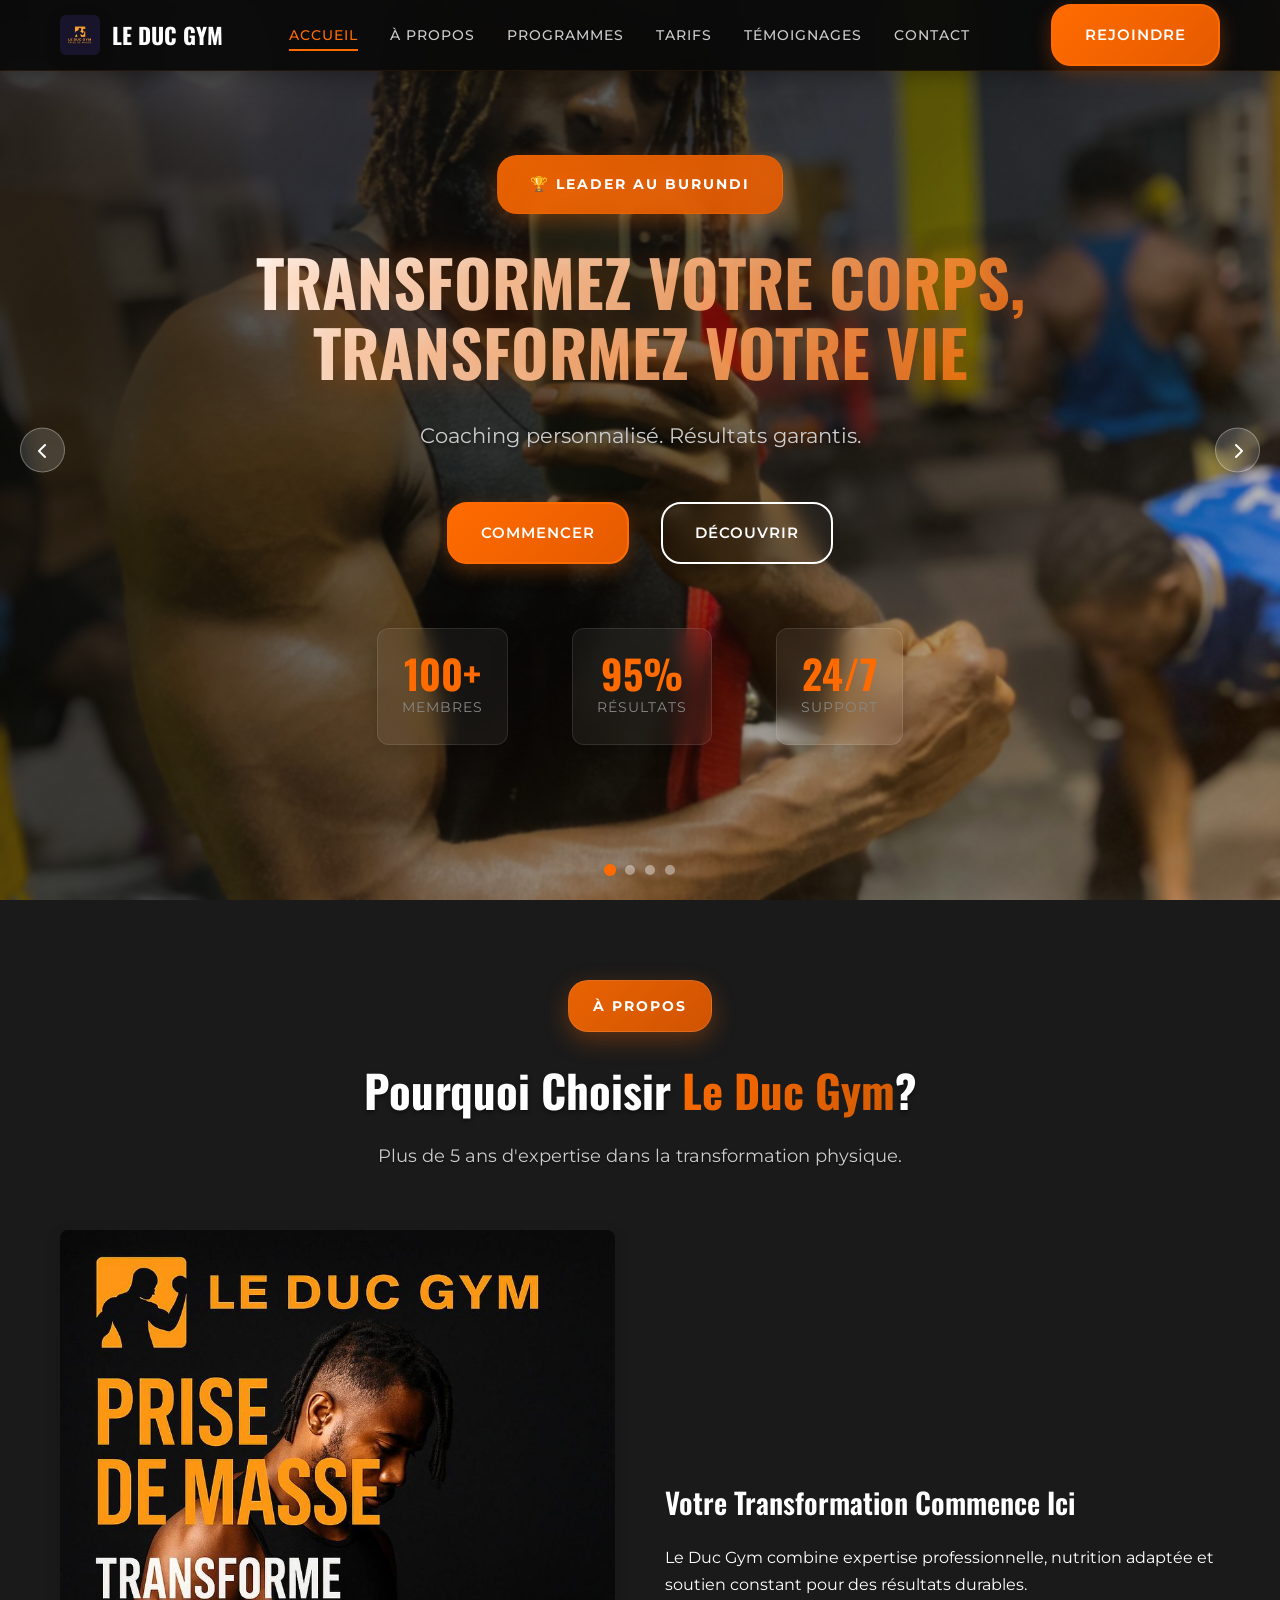
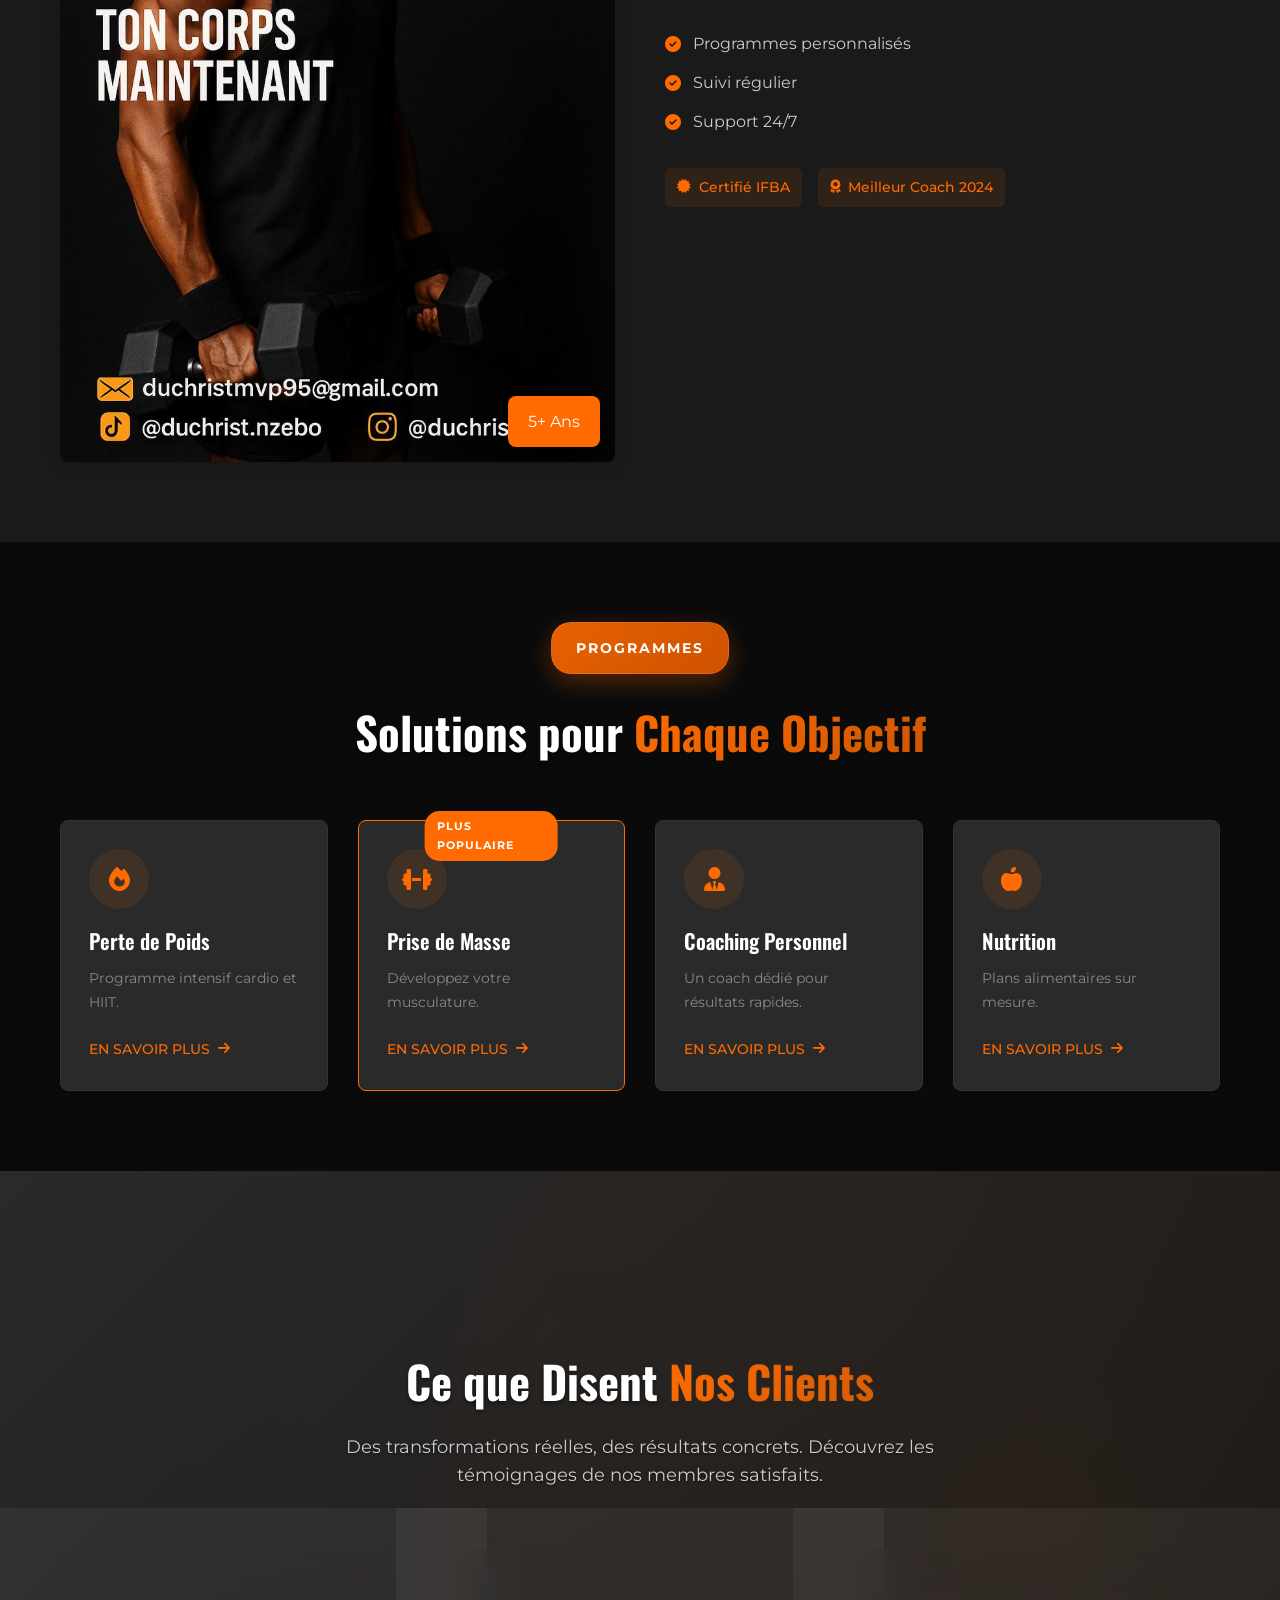
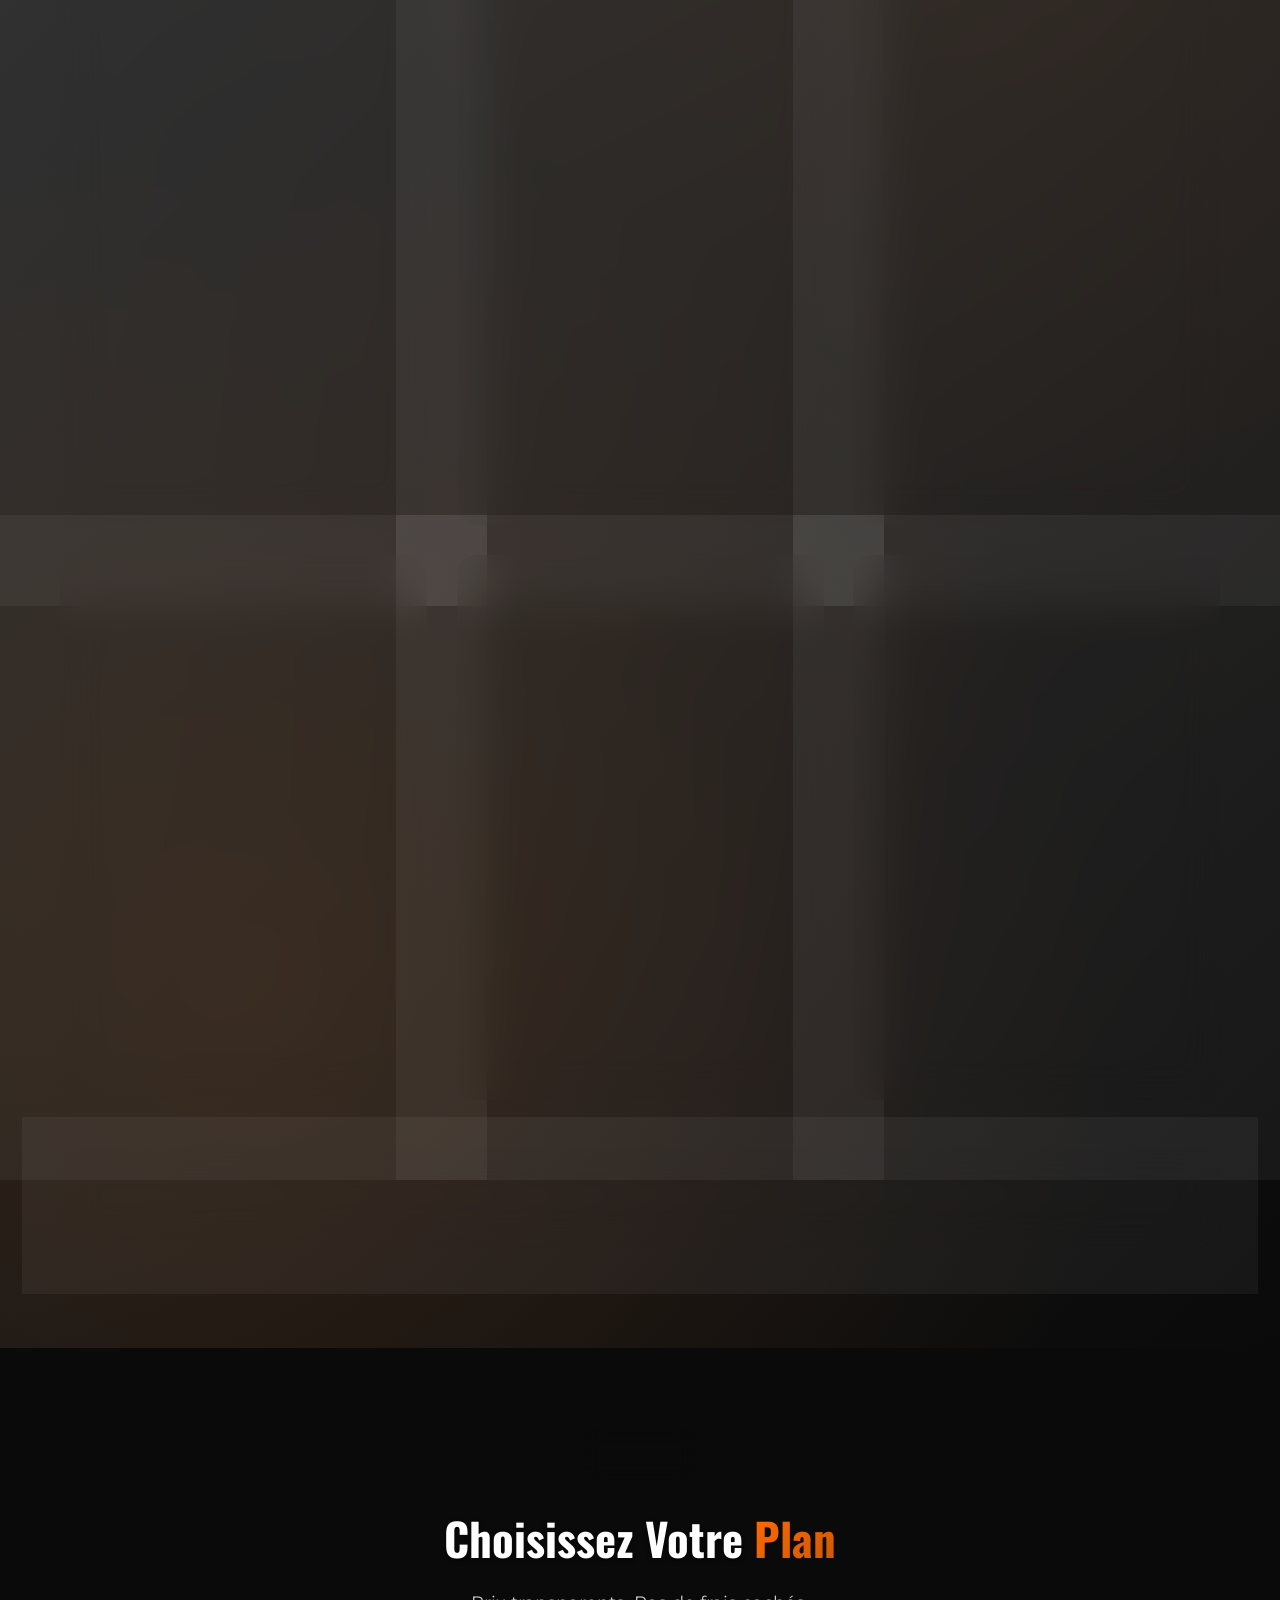
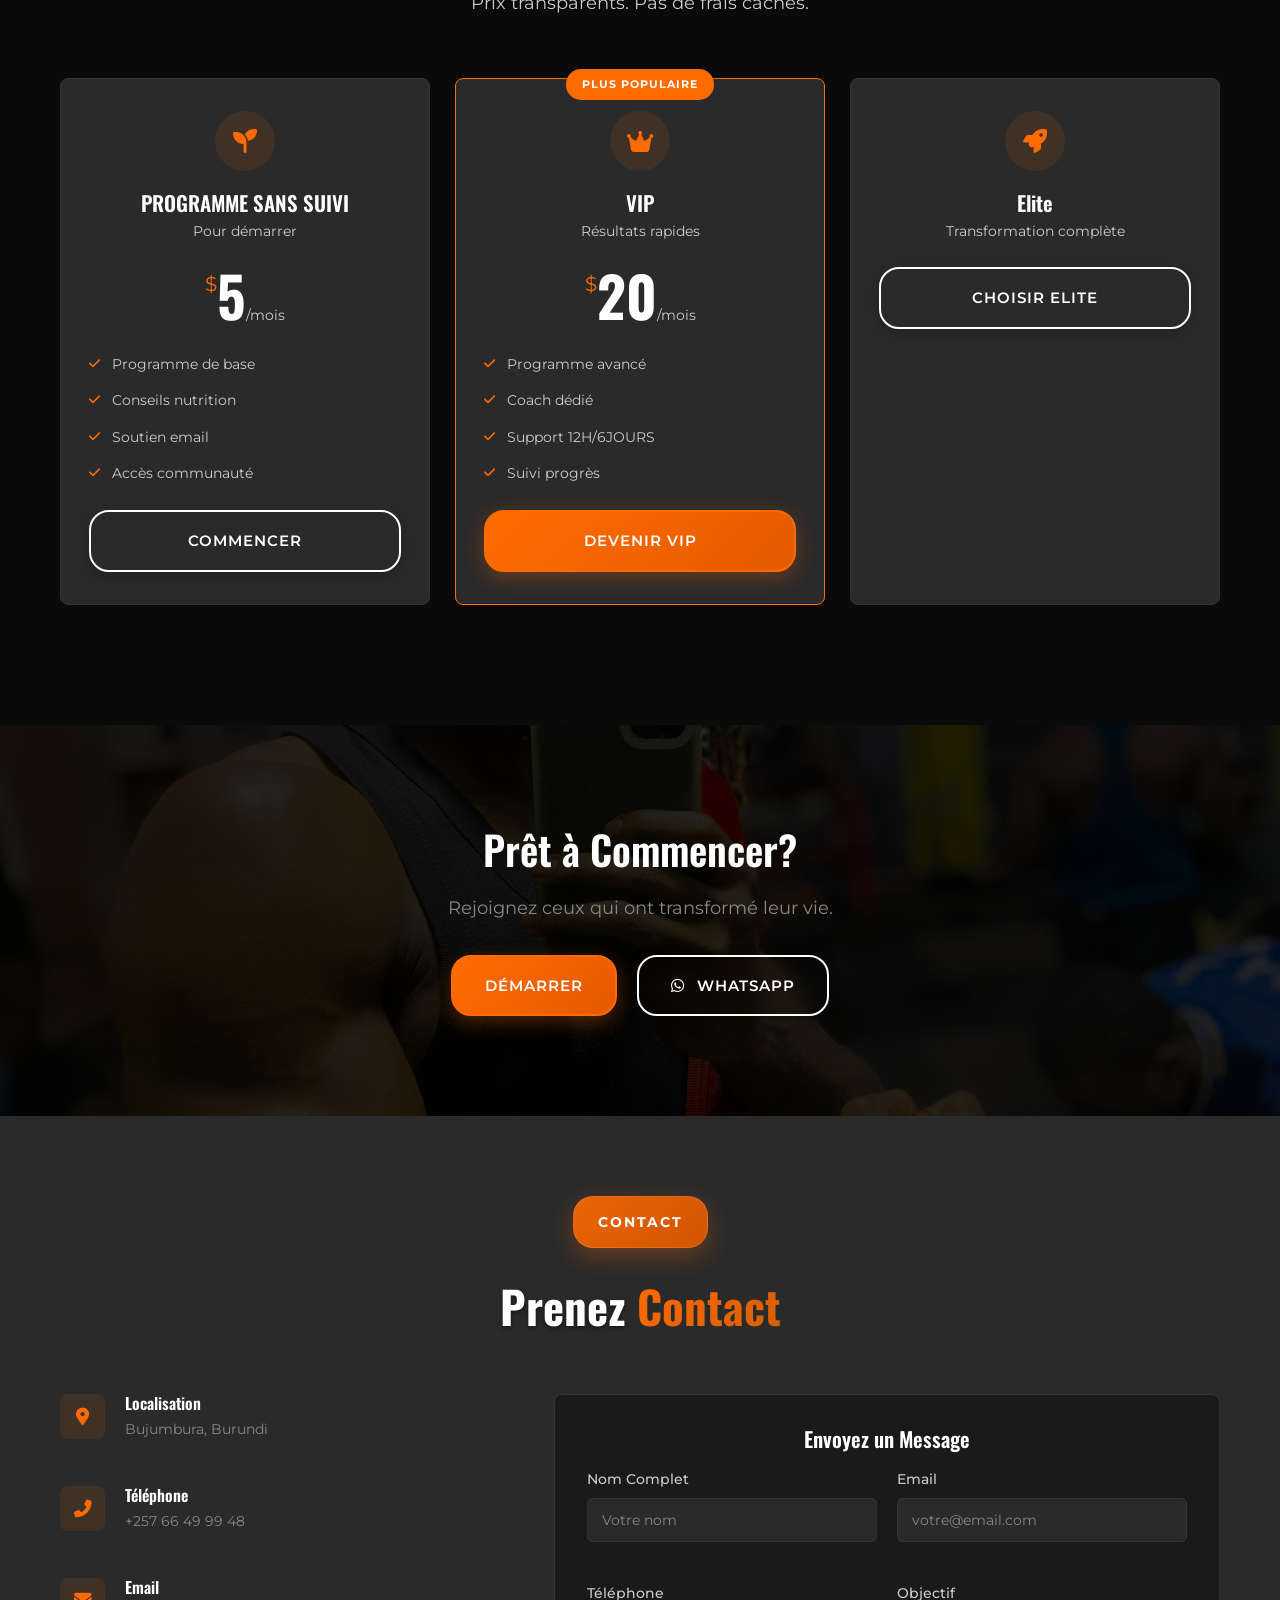
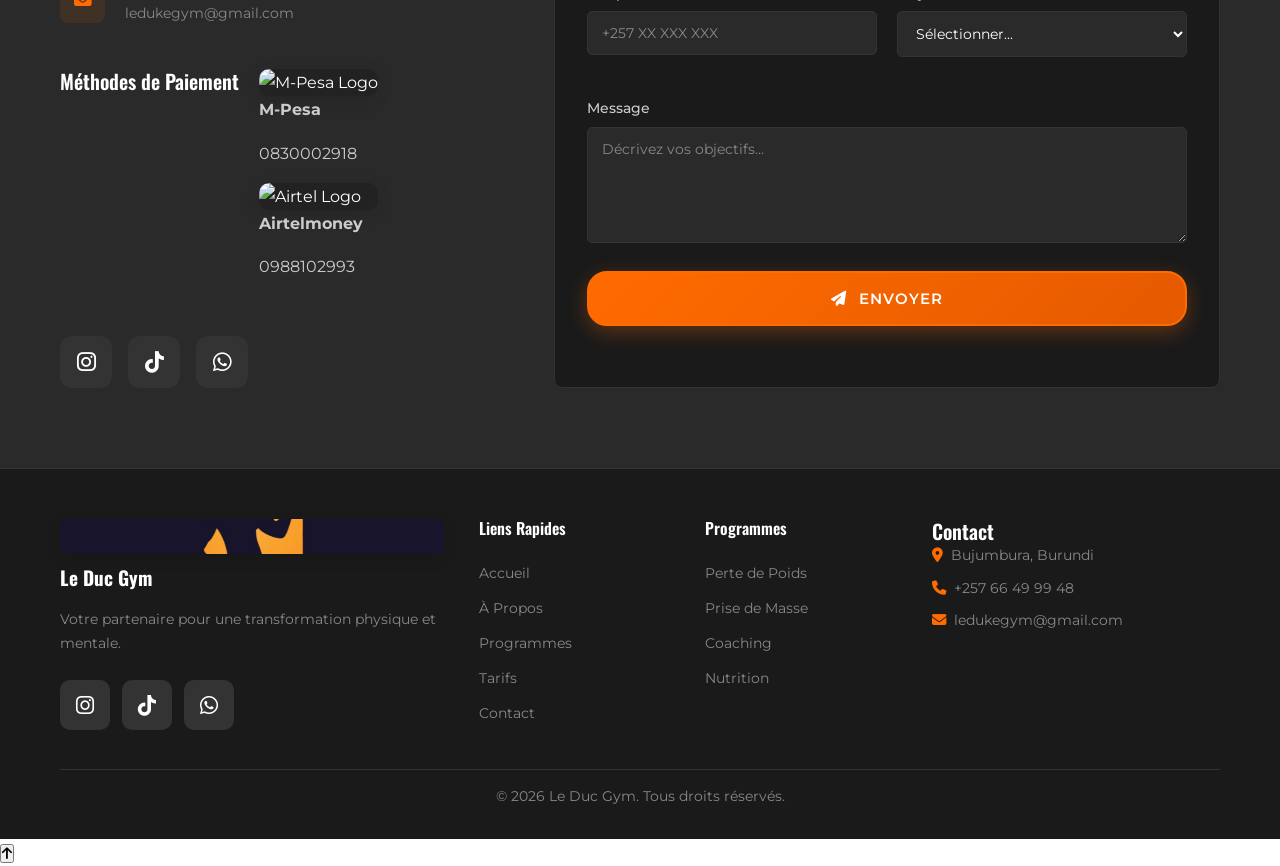
==== commit f6bd36df: "Update fmt.Println message from 'Hello' to 'Goodbye'" ====
--- a/index.html
+++ b/index.html
@@ -142,7 +142,7 @@
                     <div class="header">
                         <div class="avatar"><i class="fas fa-user-circle"></i></div>
                         <div class="info">
-                            <h4>Jean D.</h4>
+                            <h4>SAMUEL SMPK</h4>
                             <div class="rating">
                                 <i class="fas fa-star"></i><i class="fas fa-star"></i><i class="fas fa-star"></i><i class="fas fa-star"></i><i class="fas fa-star"></i>
                             </div>
@@ -256,7 +256,7 @@
                 <div class="pricing-card">
                     <div class="header">
                         <div class="icon"><i class="fas fa-seedling"></i></div>
-                        <h3>Débutant</h3>
+                        <h3>PROGRAMME SANS SUIVI</h3>
                         <p>Pour démarrer</p>
                     </div>
                     <div class="price"><span class="currency">$</span><span class="amount">5</span><span class="period">/mois</span></div>
@@ -342,6 +342,27 @@
                         <div class="details">
                             <h4>Email</h4>
                             <p><a href="mailto:ledukegym@gmail.com">ledukegym@gmail.com</a></p>
+                        </div>
+                    </div>
+                    <div class="contact-item">
+                        <h4 style="margin-bottom: 15px;">Méthodes de Paiement</h4>
+                        <div class="payment-methods">
+                            <div class="payment-option">
+<a href="https://commons.wikimedia.org/wiki/File:M-pesa-logo.png" target="_blank">
+                                    <img src="https://upload.wikimedia.org/wikipedia/commons/0/03/M-pesa-logo.png" alt="M-Pesa Logo" class="payment-logo">
+                                        </a>
+                                <div class="payment-details">
+                                    <p><strong>M-Pesa</strong></p>
+                                    <p>0830002918</p>
+                                </div>
+                            </div>
+                            <div class="payment-option">
+                                <img src="airtel.svg" alt="Airtel Logo" class="payment-logo">
+                                <div class="payment-details">
+                                    <p><strong>Airtelmoney</strong></p>
+                                    <p>0988102993</p>
+                                </div>
+                            </div>
                         </div>
                     </div>
                     <div class="social-links">
@@ -446,4 +467,4 @@
     
     <script src="java.js?v=1.0"></script>
 </body>
-</html>+</html>
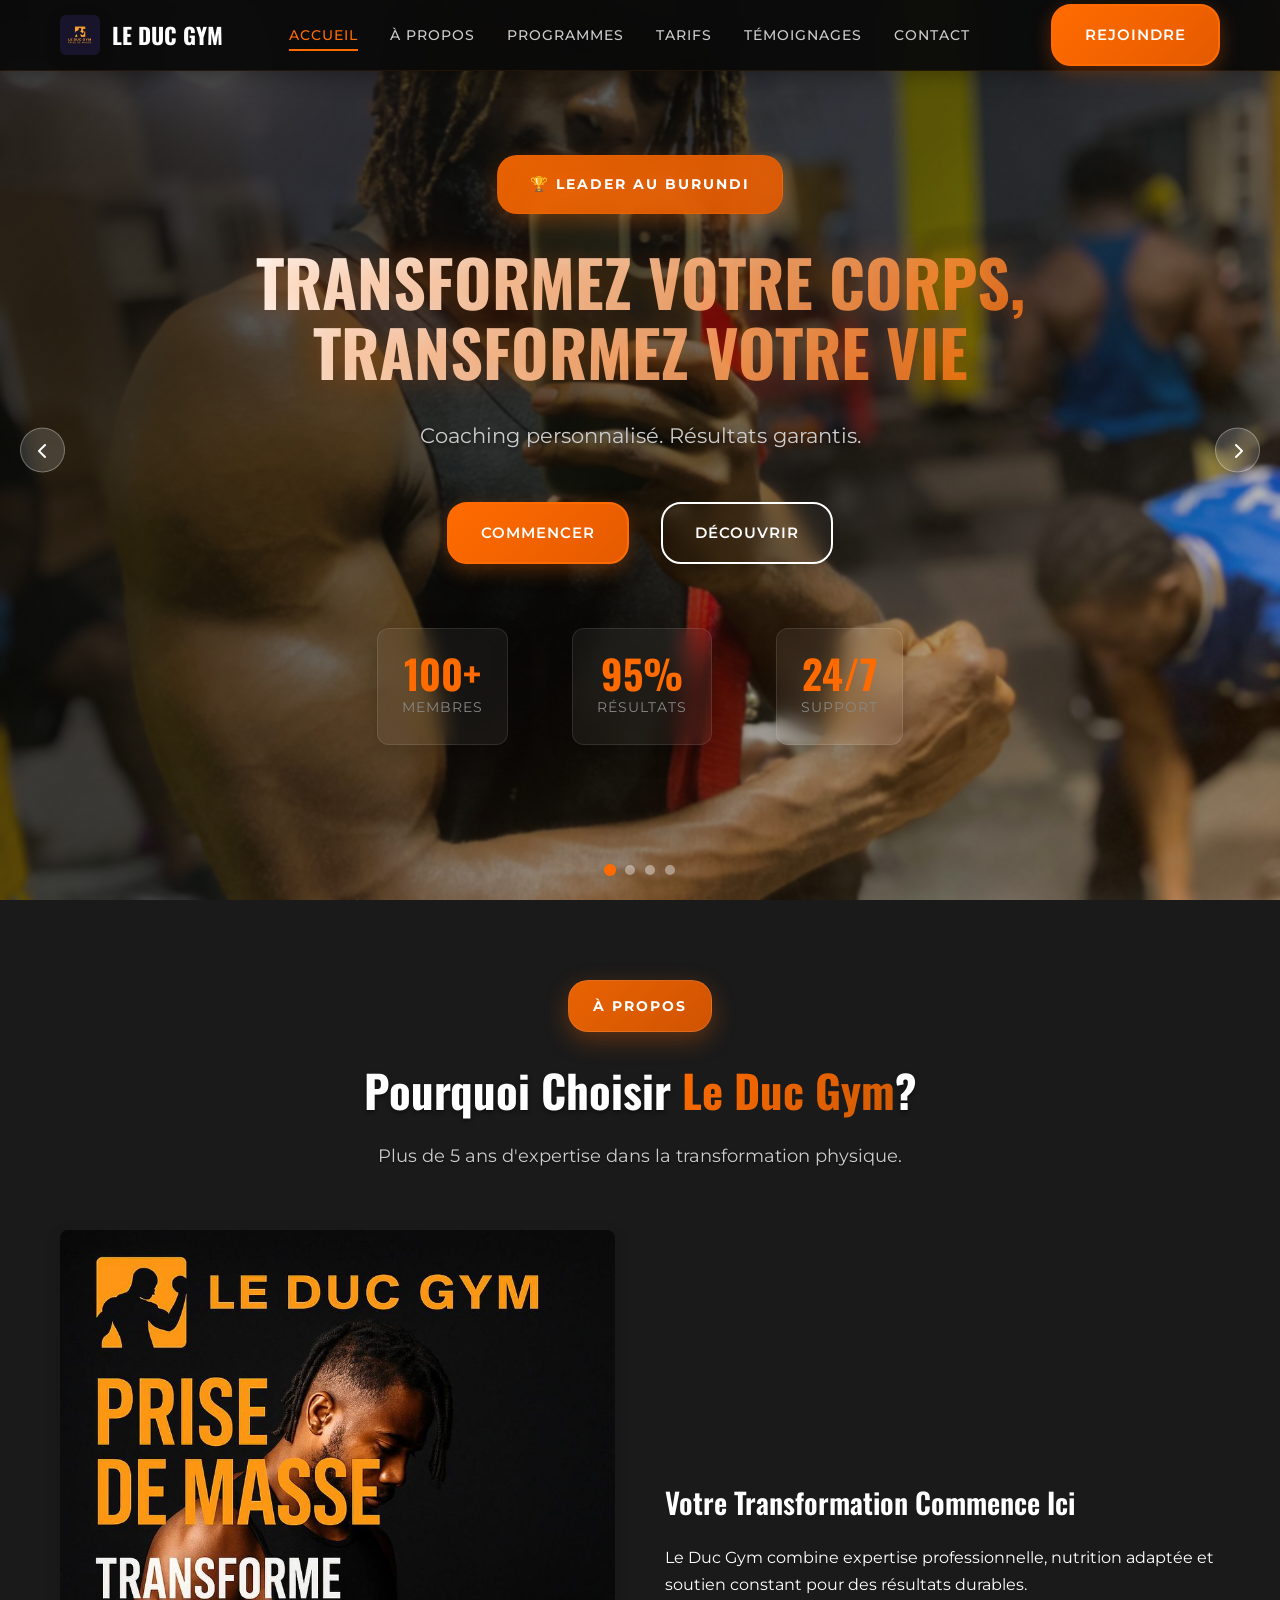
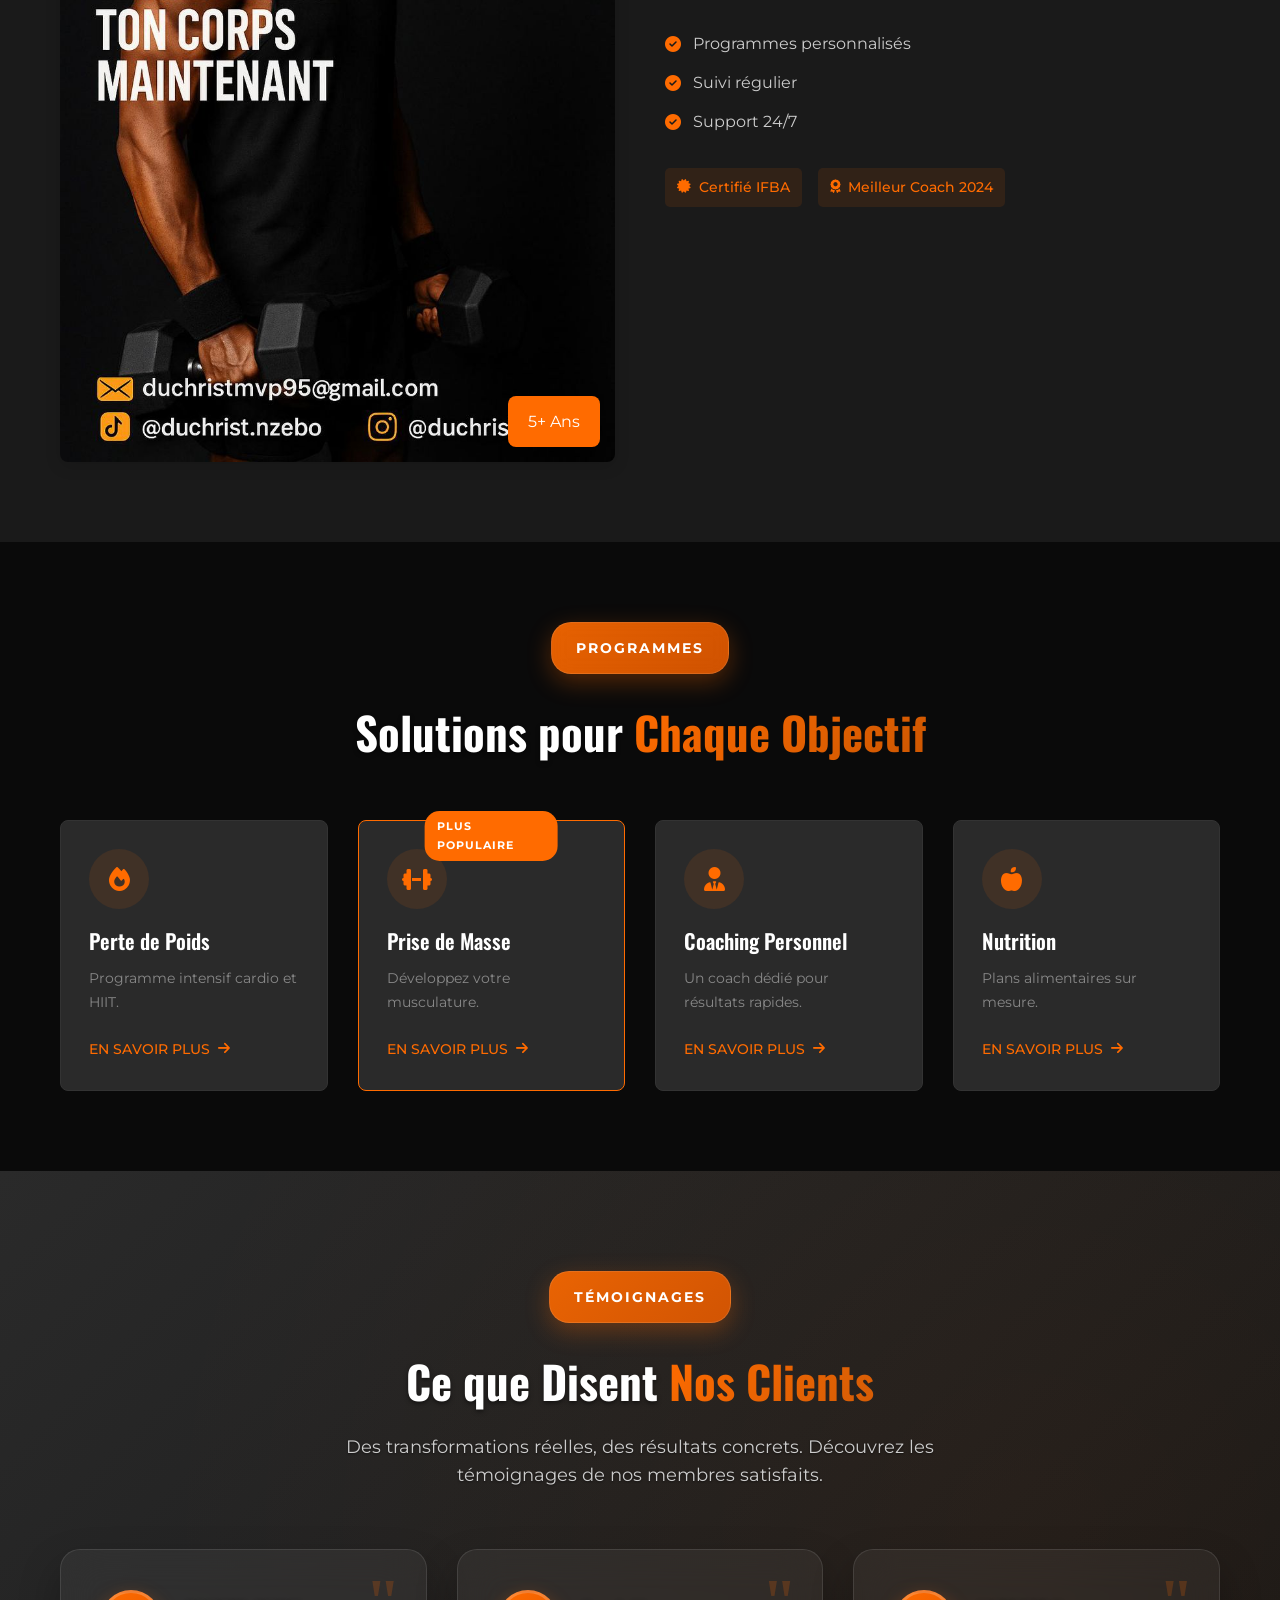
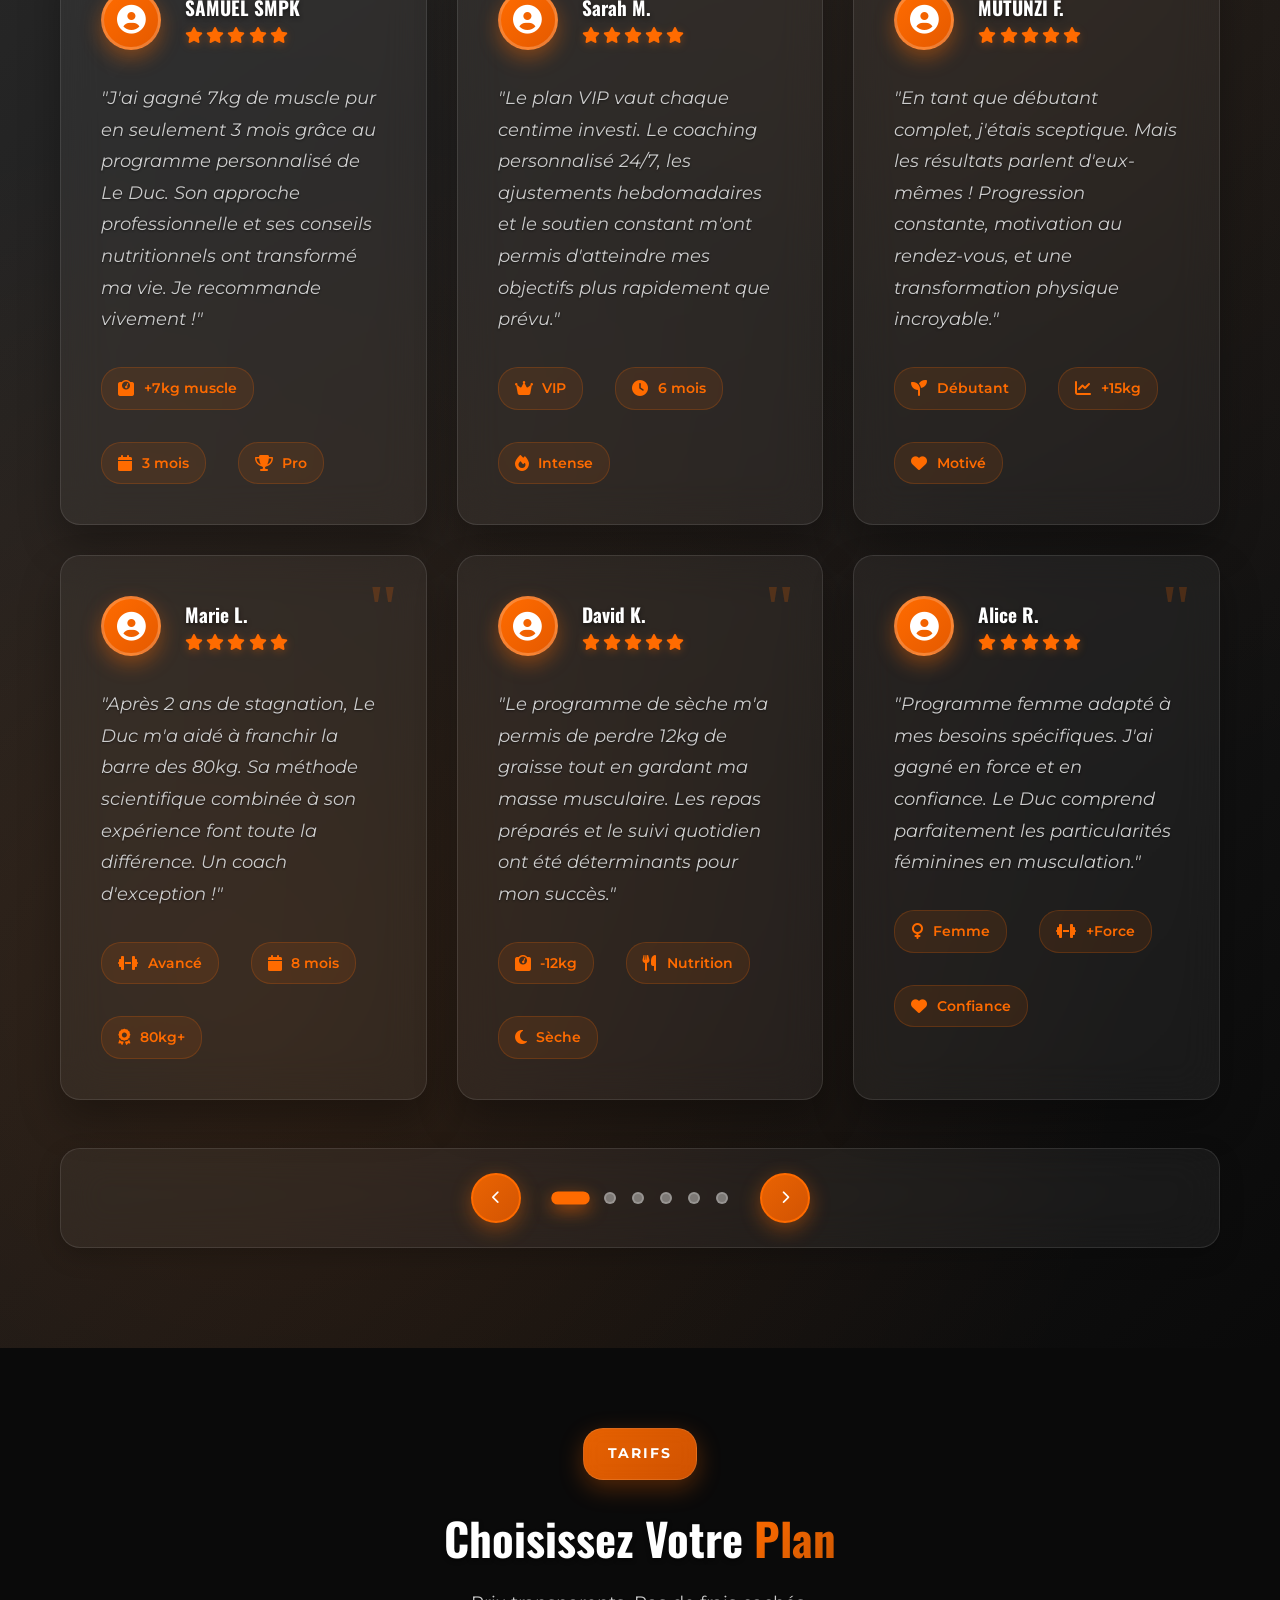
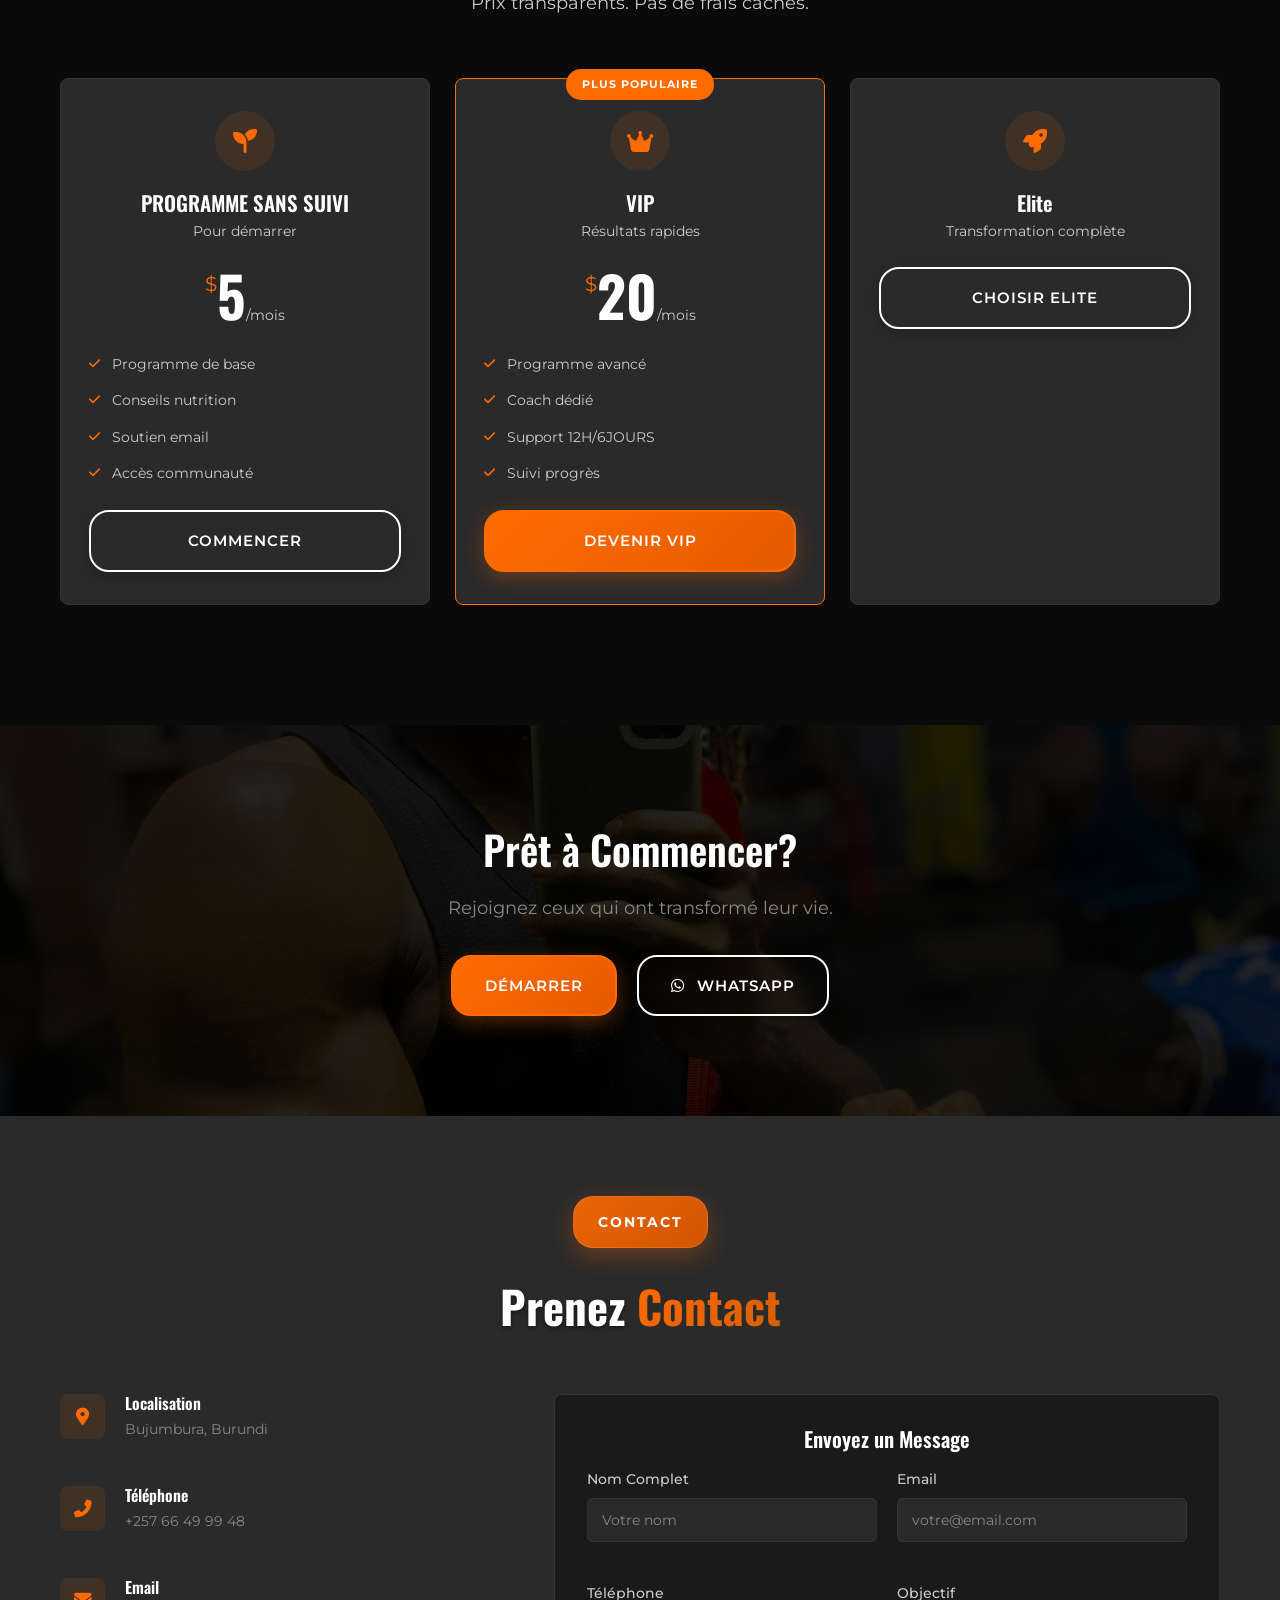
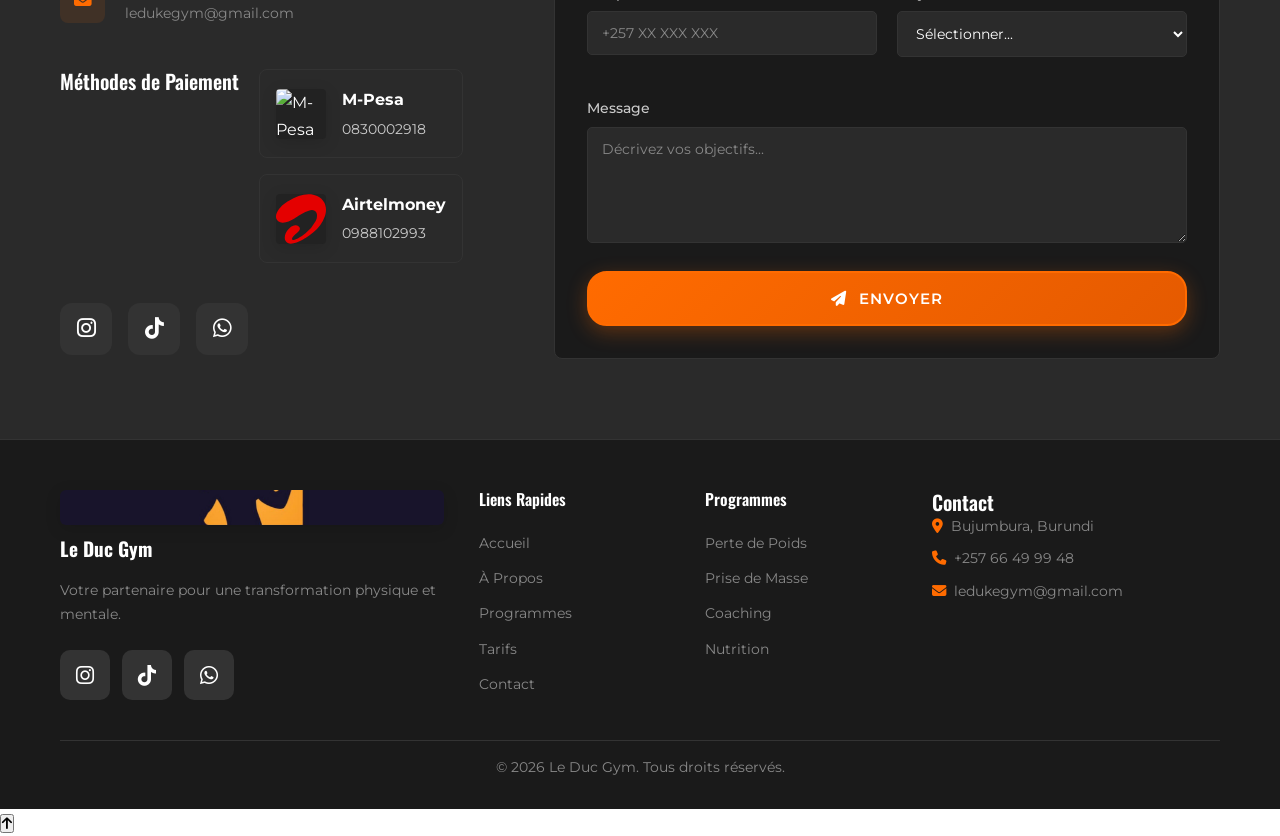
==== commit 10fcfc41: "Add files via upload" ====
--- a/index.html
+++ b/index.html
@@ -467,4 +467,4 @@
     
     <script src="java.js?v=1.0"></script>
 </body>
-</html>
+</html>
--- a/style.css
+++ b/style.css
@@ -1452,6 +1452,70 @@
     background: var(--orange);
     color: var(--white);
     transform: translateY(-5px) rotate(360deg);
+}
+
+/* Payment Methods */
+.payment-methods {
+    display: flex;
+    flex-direction: column;
+    gap: 1rem;
+}
+
+.payment-option {
+    display: flex;
+    align-items: center;
+    gap: 1rem;
+    padding: 1rem;
+    background: var(--black-mid);
+    border: 1px solid var(--black-border);
+    border-radius: 8px;
+    transition: all 0.3s ease;
+}
+
+.payment-option:hover {
+    border-color: var(--orange);
+    background: rgba(255, 107, 0, 0.05);
+}
+
+.payment-icon {
+    width: 50px;
+    height: 50px;
+    border-radius: 8px;
+    display: flex;
+    align-items: center;
+    justify-content: center;
+    flex-shrink: 0;
+}
+
+.payment-logo {
+    width: 50px;
+    height: 50px;
+    object-fit: contain;
+    flex-shrink: 0;
+    border-radius: 4px;
+    transition: transform 0.3s ease;
+}
+
+.payment-option:hover .payment-logo {
+    transform: scale(1.1);
+}
+
+.payment-details {
+    display: flex;
+    flex-direction: column;
+    gap: 0.2rem;
+}
+
+.payment-details p {
+    margin: 0;
+    color: var(--gray-light);
+    font-size: 0.9rem;
+}
+
+.payment-details p:first-child {
+    color: var(--white);
+    font-weight: 600;
+    font-size: 1rem;
 }
 
 .contact-form {
